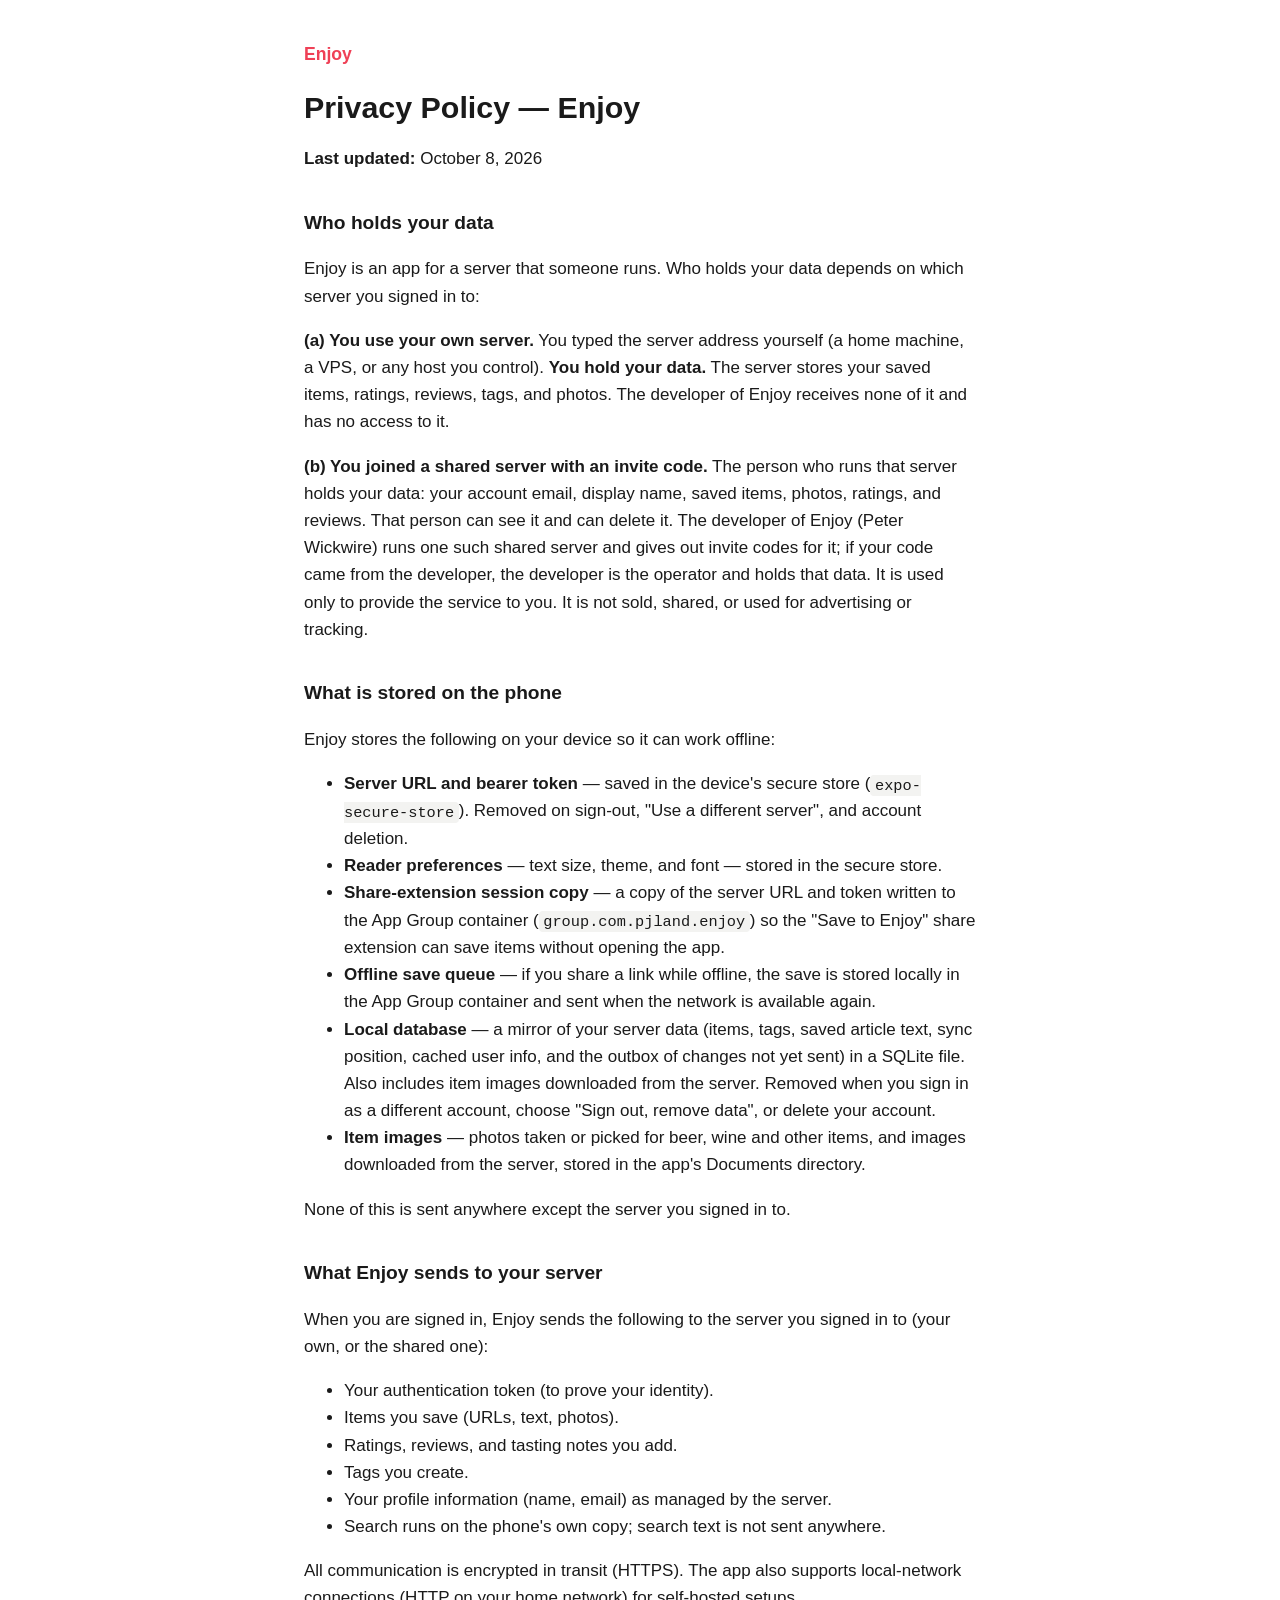
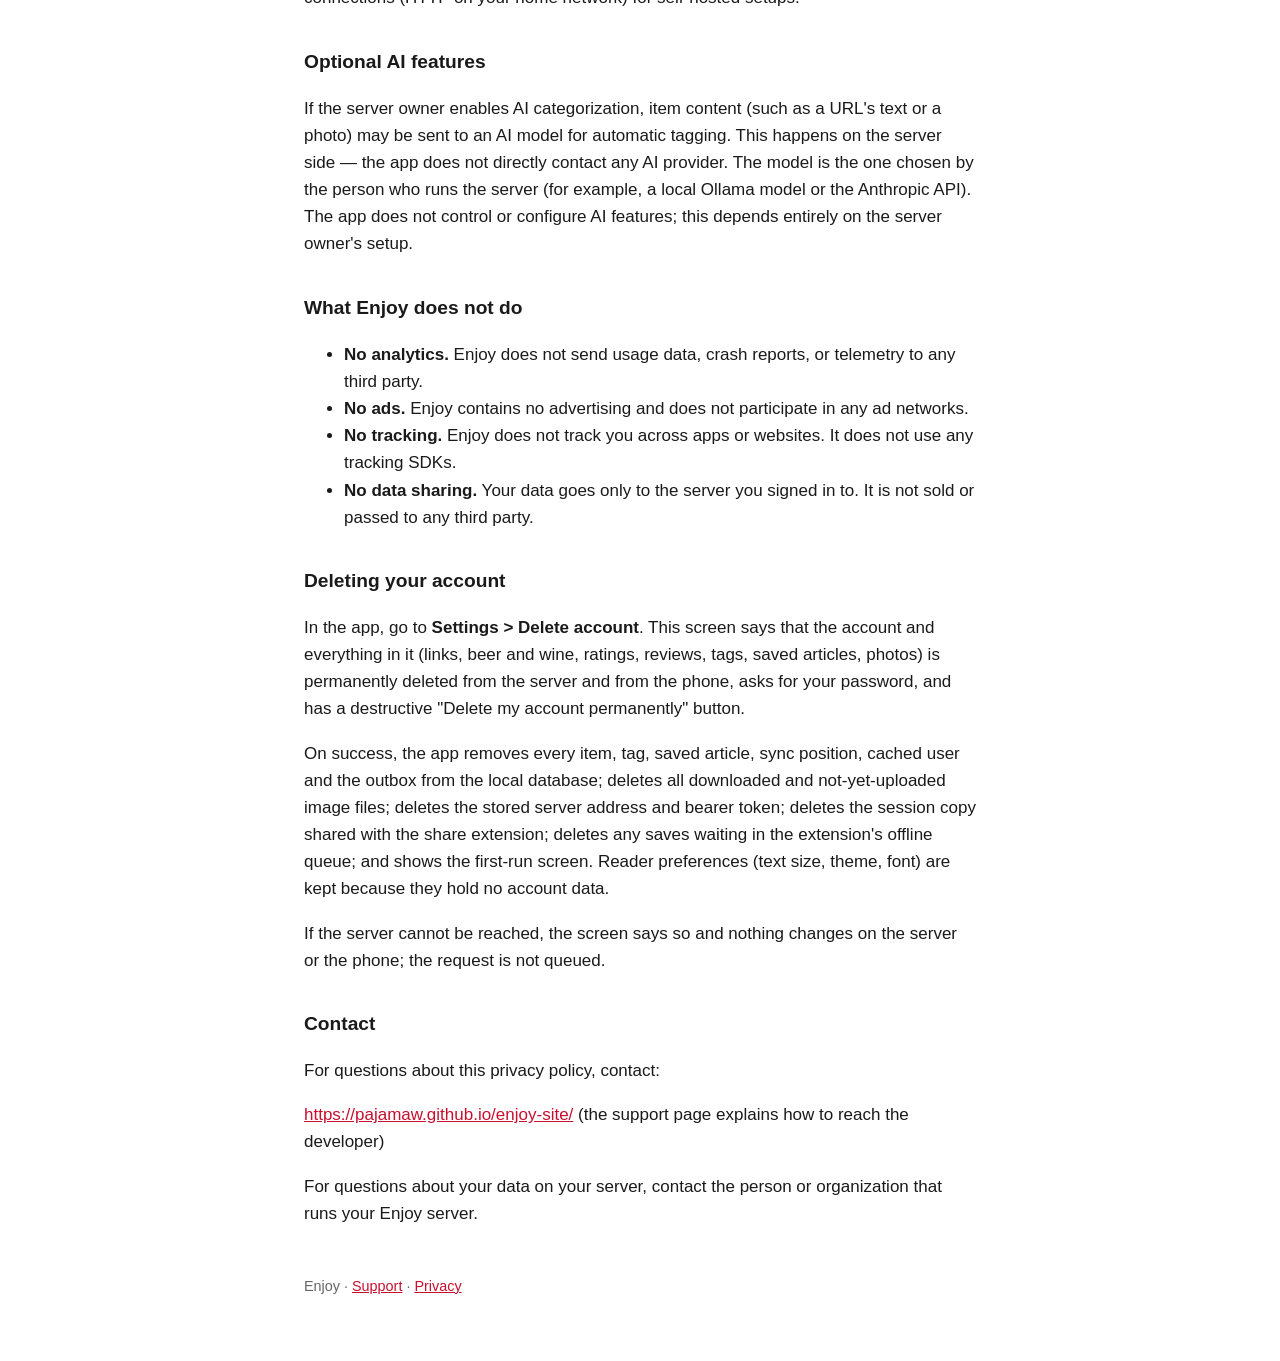
==== privacy.html @ d491ee85 "Enjoy support and privacy pages" ====
<!doctype html><html lang="en"><head><meta charset="utf-8"><meta name="viewport" content="width=device-width,initial-scale=1"><title>Enjoy privacy policy</title><link rel="stylesheet" href="style.css"></head><body><header><a href="./">Enjoy</a></header>
<h1 id="privacy-policy--enjoy">Privacy Policy — Enjoy</h1>
<p><strong>Last updated:</strong> October 8, 2026</p>
<h2 id="who-holds-your-data">Who holds your data</h2>
<p>Enjoy is an app for a server that someone runs. Who holds your data
depends on which server you signed in to:</p>
<p><strong>(a) You use your own server.</strong> You typed the server
address yourself (a home machine, a VPS, or any host you control).
<strong>You hold your data.</strong> The server stores your saved items,
ratings, reviews, tags, and photos. The developer of Enjoy receives none
of it and has no access to it.</p>
<p><strong>(b) You joined a shared server with an invite code.</strong>
The person who runs that server holds your data: your account email,
display name, saved items, photos, ratings, and reviews. That person can
see it and can delete it. The developer of Enjoy (Peter Wickwire) runs
one such shared server and gives out invite codes for it; if your code
came from the developer, the developer is the operator and holds that
data. It is used only to provide the service to you. It is not sold,
shared, or used for advertising or tracking.</p>
<h2 id="what-is-stored-on-the-phone">What is stored on the phone</h2>
<p>Enjoy stores the following on your device so it can work offline:</p>
<ul>
<li><strong>Server URL and bearer token</strong> — saved in the device's
secure store (<code>expo-secure-store</code>). Removed on sign-out, "Use
a different server", and account deletion.</li>
<li><strong>Reader preferences</strong> — text size, theme, and font —
stored in the secure store.</li>
<li><strong>Share-extension session copy</strong> — a copy of the server
URL and token written to the App Group container
(<code>group.com.pjland.enjoy</code>) so the "Save to Enjoy" share
extension can save items without opening the app.</li>
<li><strong>Offline save queue</strong> — if you share a link while
offline, the save is stored locally in the App Group container and sent
when the network is available again.</li>
<li><strong>Local database</strong> — a mirror of your server data
(items, tags, saved article text, sync position, cached user info, and
the outbox of changes not yet sent) in a SQLite file. Also includes item
images downloaded from the server. Removed when you sign in as a
different account, choose "Sign out, remove data", or delete your
account.</li>
<li><strong>Item images</strong> — photos taken or picked for beer, wine
and other items, and images downloaded from the server, stored in the
app's Documents directory.</li>
</ul>
<p>None of this is sent anywhere except the server you signed in to.</p>
<h2 id="what-enjoy-sends-to-your-server">What Enjoy sends to your
server</h2>
<p>When you are signed in, Enjoy sends the following to the server you
signed in to (your own, or the shared one):</p>
<ul>
<li>Your authentication token (to prove your identity).</li>
<li>Items you save (URLs, text, photos).</li>
<li>Ratings, reviews, and tasting notes you add.</li>
<li>Tags you create.</li>
<li>Your profile information (name, email) as managed by the
server.</li>
<li>Search runs on the phone's own copy; search text is not sent
anywhere.</li>
</ul>
<p>All communication is encrypted in transit (HTTPS). The app also
supports local-network connections (HTTP on your home network) for
self-hosted setups.</p>
<h2 id="optional-ai-features">Optional AI features</h2>
<p>If the server owner enables AI categorization, item content (such as
a URL's text or a photo) may be sent to an AI model for automatic
tagging. This happens on the server side — the app does not directly
contact any AI provider. The model is the one chosen by the person who
runs the server (for example, a local Ollama model or the Anthropic
API). The app does not control or configure AI features; this depends
entirely on the server owner's setup.</p>
<h2 id="what-enjoy-does-not-do">What Enjoy does not do</h2>
<ul>
<li><strong>No analytics.</strong> Enjoy does not send usage data, crash
reports, or telemetry to any third party.</li>
<li><strong>No ads.</strong> Enjoy contains no advertising and does not
participate in any ad networks.</li>
<li><strong>No tracking.</strong> Enjoy does not track you across apps
or websites. It does not use any tracking SDKs.</li>
<li><strong>No data sharing.</strong> Your data goes only to the server
you signed in to. It is not sold or passed to any third party.</li>
</ul>
<h2 id="deleting-your-account">Deleting your account</h2>
<p>In the app, go to <strong>Settings &gt; Delete account</strong>. This
screen says that the account and everything in it (links, beer and wine,
ratings, reviews, tags, saved articles, photos) is permanently deleted
from the server and from the phone, asks for your password, and has a
destructive "Delete my account permanently" button.</p>
<p>On success, the app removes every item, tag, saved article, sync
position, cached user and the outbox from the local database; deletes
all downloaded and not-yet-uploaded image files; deletes the stored
server address and bearer token; deletes the session copy shared with
the share extension; deletes any saves waiting in the extension's
offline queue; and shows the first-run screen. Reader preferences (text
size, theme, font) are kept because they hold no account data.</p>
<p>If the server cannot be reached, the screen says so and nothing
changes on the server or the phone; the request is not queued.</p>
<h2 id="contact">Contact</h2>
<p>For questions about this privacy policy, contact:</p>
<p><a
href="https://pajamaw.github.io/enjoy-site/">https://pajamaw.github.io/enjoy-site/</a>
(the support page explains how to reach the developer)</p>
<p>For questions about your data on your server, contact the person or
organization that runs your Enjoy server.</p>
<footer>Enjoy · <a href="./">Support</a> · <a href="privacy.html">Privacy</a></footer></body></html>
---- style.css ----
:root{color-scheme:light dark}
body{font:17px/1.6 -apple-system,BlinkMacSystemFont,"Segoe UI",sans-serif;max-width:42rem;margin:0 auto;padding:2.5rem 1.25rem 4rem;color:#1a1a1a;background:#fff}
h1{font-size:1.9rem;line-height:1.2}h2{font-size:1.2rem;margin-top:2.2rem}
a{color:#c8102e}code{font-size:.9em;background:#f3f3f1;padding:.1em .3em;border-radius:4px}
header a{font-weight:700;text-decoration:none;color:#ef4056;font-size:1.1rem}
footer{margin-top:3rem;font-size:.9rem;color:#666}
@media(prefers-color-scheme:dark){body{background:#1a1a1a;color:#f2f2f2}a{color:#ff6b7d}code{background:#2a2a2a}footer{color:#aaa}}
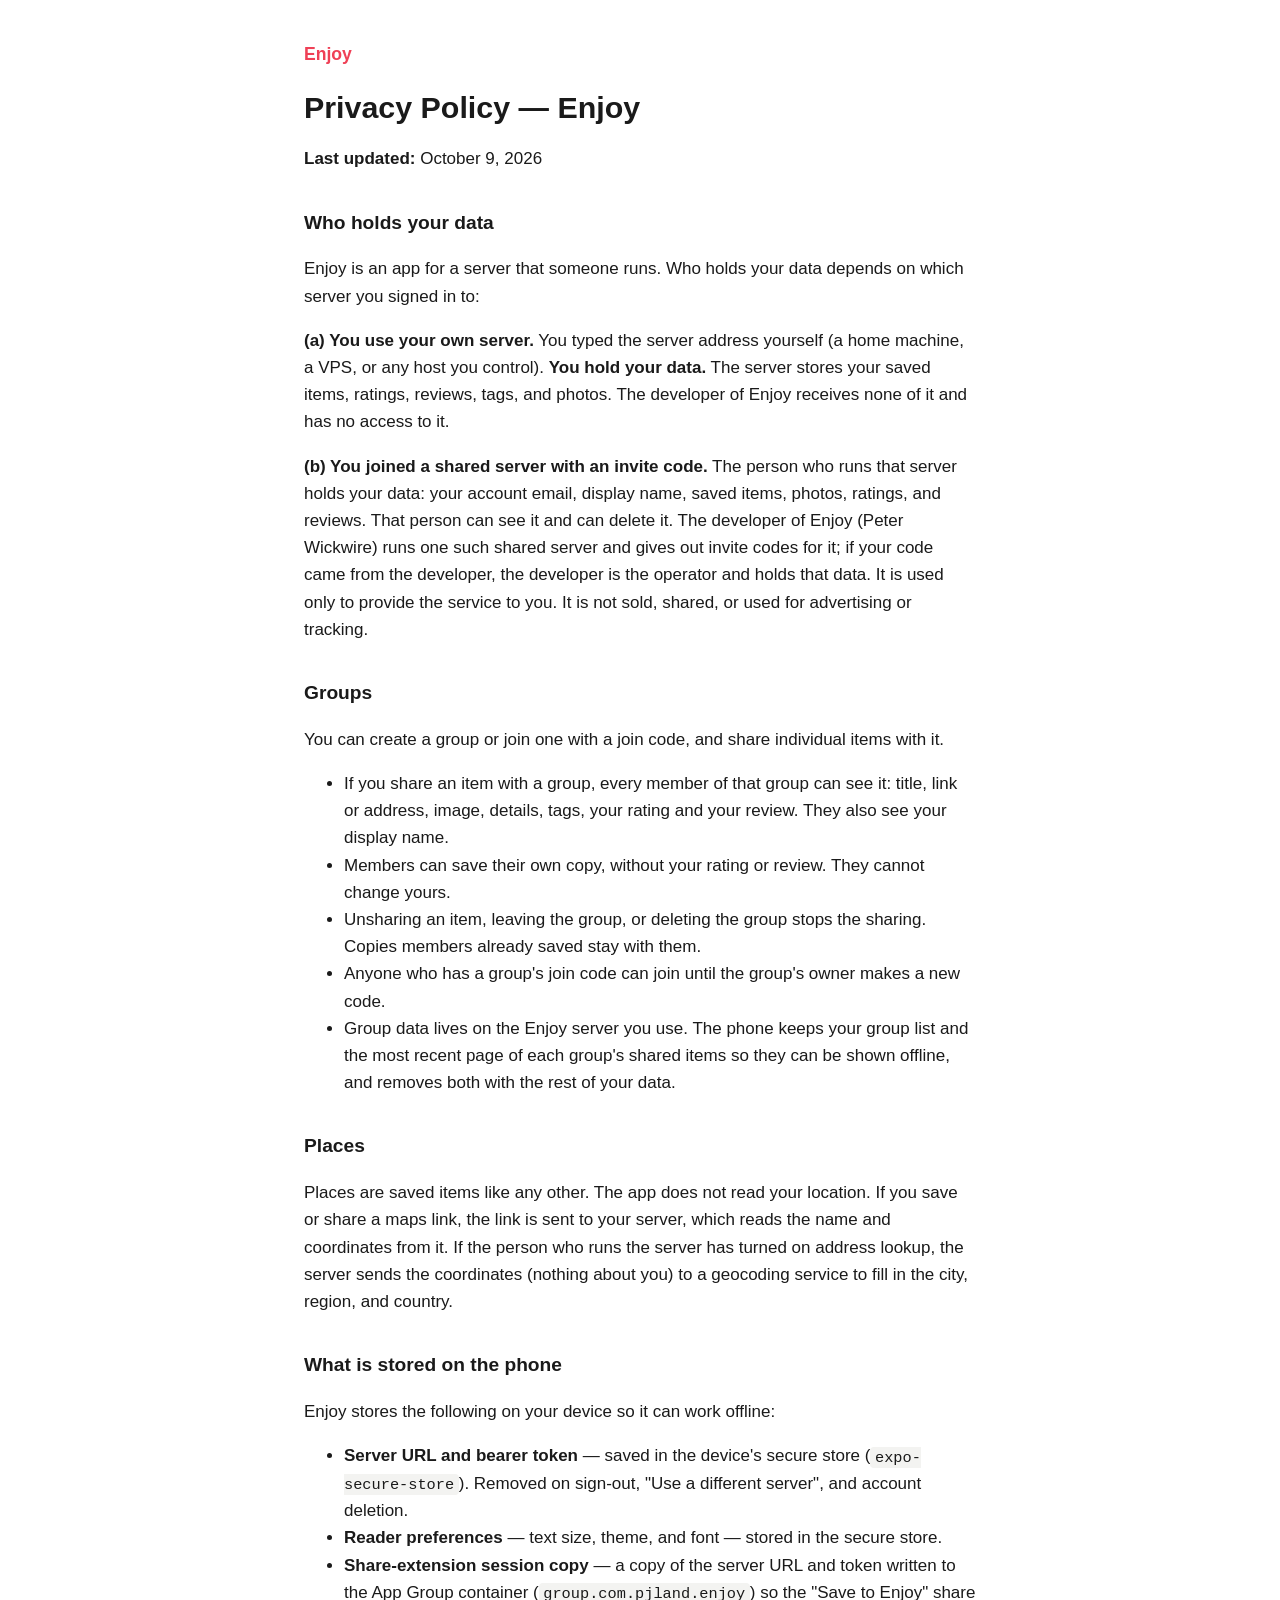
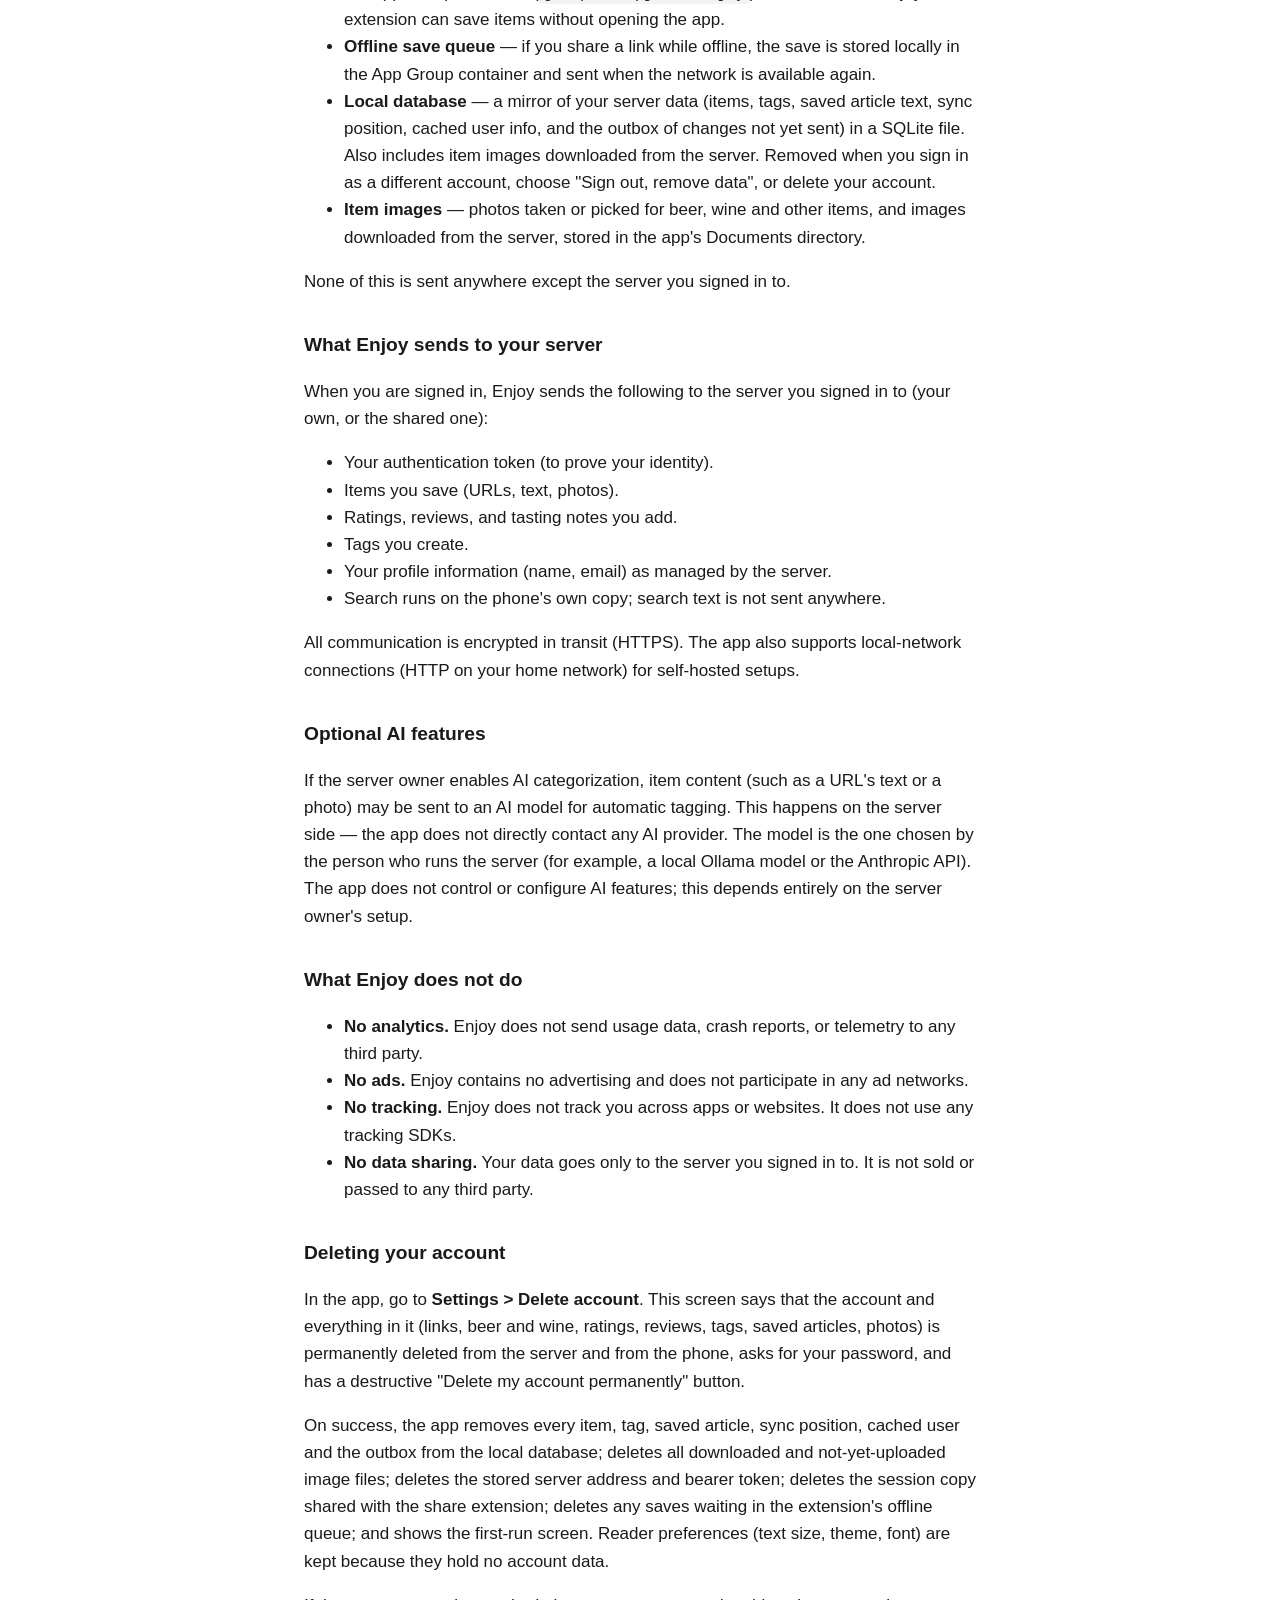
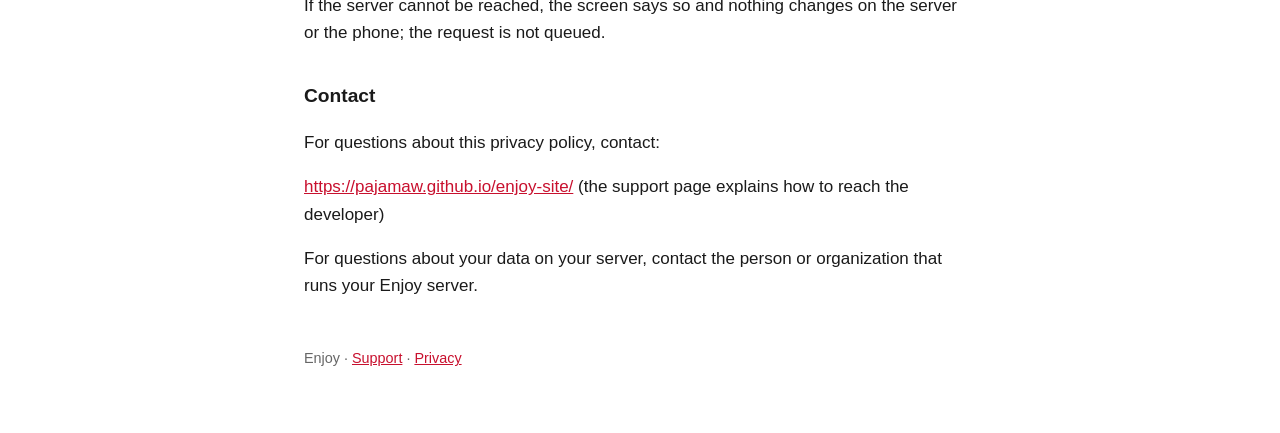
==== commit 2d62ea2f: "Privacy policy: groups and places" ====
--- a/privacy.html
+++ b/privacy.html
@@ -1,6 +1,6 @@
 <!doctype html><html lang="en"><head><meta charset="utf-8"><meta name="viewport" content="width=device-width,initial-scale=1"><title>Enjoy privacy policy</title><link rel="stylesheet" href="style.css"></head><body><header><a href="./">Enjoy</a></header>
 <h1 id="privacy-policy--enjoy">Privacy Policy — Enjoy</h1>
-<p><strong>Last updated:</strong> October 8, 2026</p>
+<p><strong>Last updated:</strong> October 9, 2026</p>
 <h2 id="who-holds-your-data">Who holds your data</h2>
 <p>Enjoy is an app for a server that someone runs. Who holds your data
 depends on which server you signed in to:</p>
@@ -17,6 +17,30 @@
 came from the developer, the developer is the operator and holds that
 data. It is used only to provide the service to you. It is not sold,
 shared, or used for advertising or tracking.</p>
+<h2 id="groups">Groups</h2>
+<p>You can create a group or join one with a join code, and share
+individual items with it.</p>
+<ul>
+<li>If you share an item with a group, every member of that group can
+see it: title, link or address, image, details, tags, your rating and
+your review. They also see your display name.</li>
+<li>Members can save their own copy, without your rating or review. They
+cannot change yours.</li>
+<li>Unsharing an item, leaving the group, or deleting the group stops
+the sharing. Copies members already saved stay with them.</li>
+<li>Anyone who has a group's join code can join until the group's owner
+makes a new code.</li>
+<li>Group data lives on the Enjoy server you use. The phone keeps your
+group list and the most recent page of each group's shared items so they
+can be shown offline, and removes both with the rest of your data.</li>
+</ul>
+<h2 id="places">Places</h2>
+<p>Places are saved items like any other. The app does not read your
+location. If you save or share a maps link, the link is sent to your
+server, which reads the name and coordinates from it. If the person who
+runs the server has turned on address lookup, the server sends the
+coordinates (nothing about you) to a geocoding service to fill in the
+city, region, and country.</p>
 <h2 id="what-is-stored-on-the-phone">What is stored on the phone</h2>
 <p>Enjoy stores the following on your device so it can work offline:</p>
 <ul>
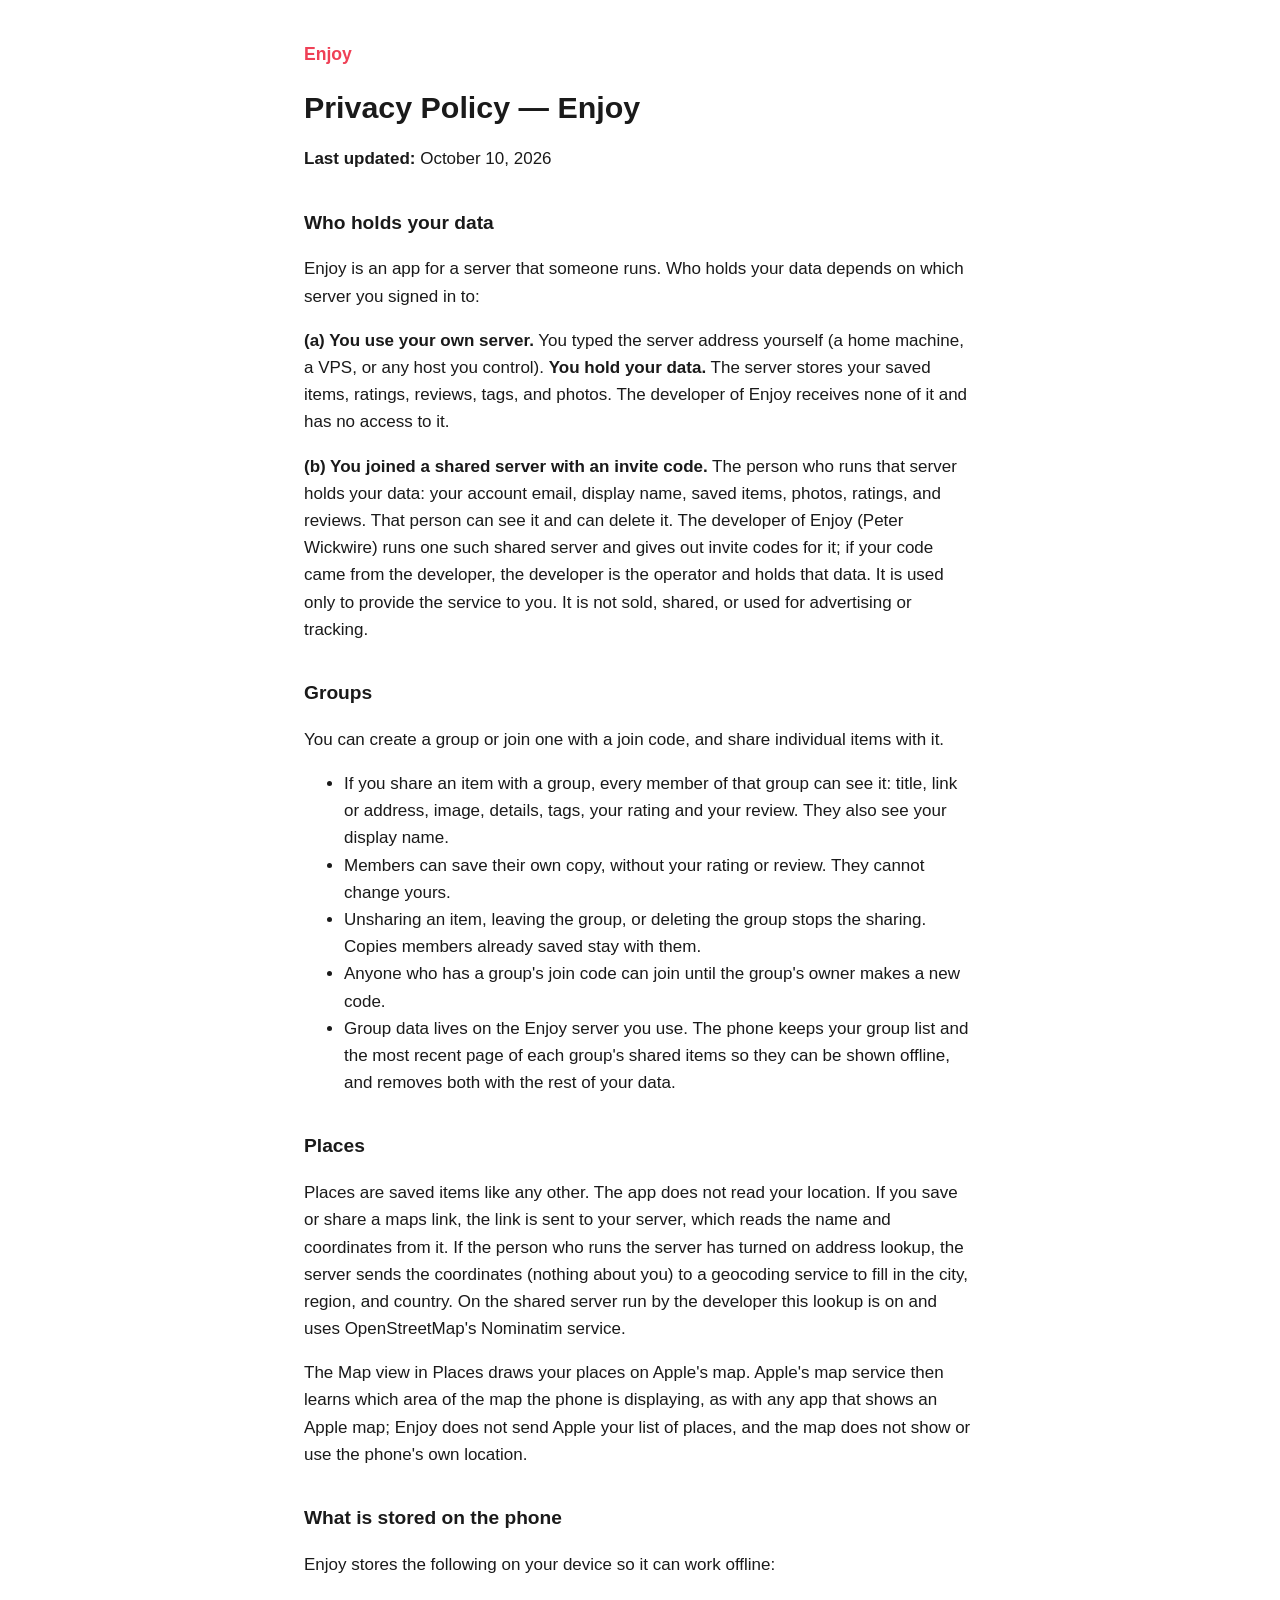
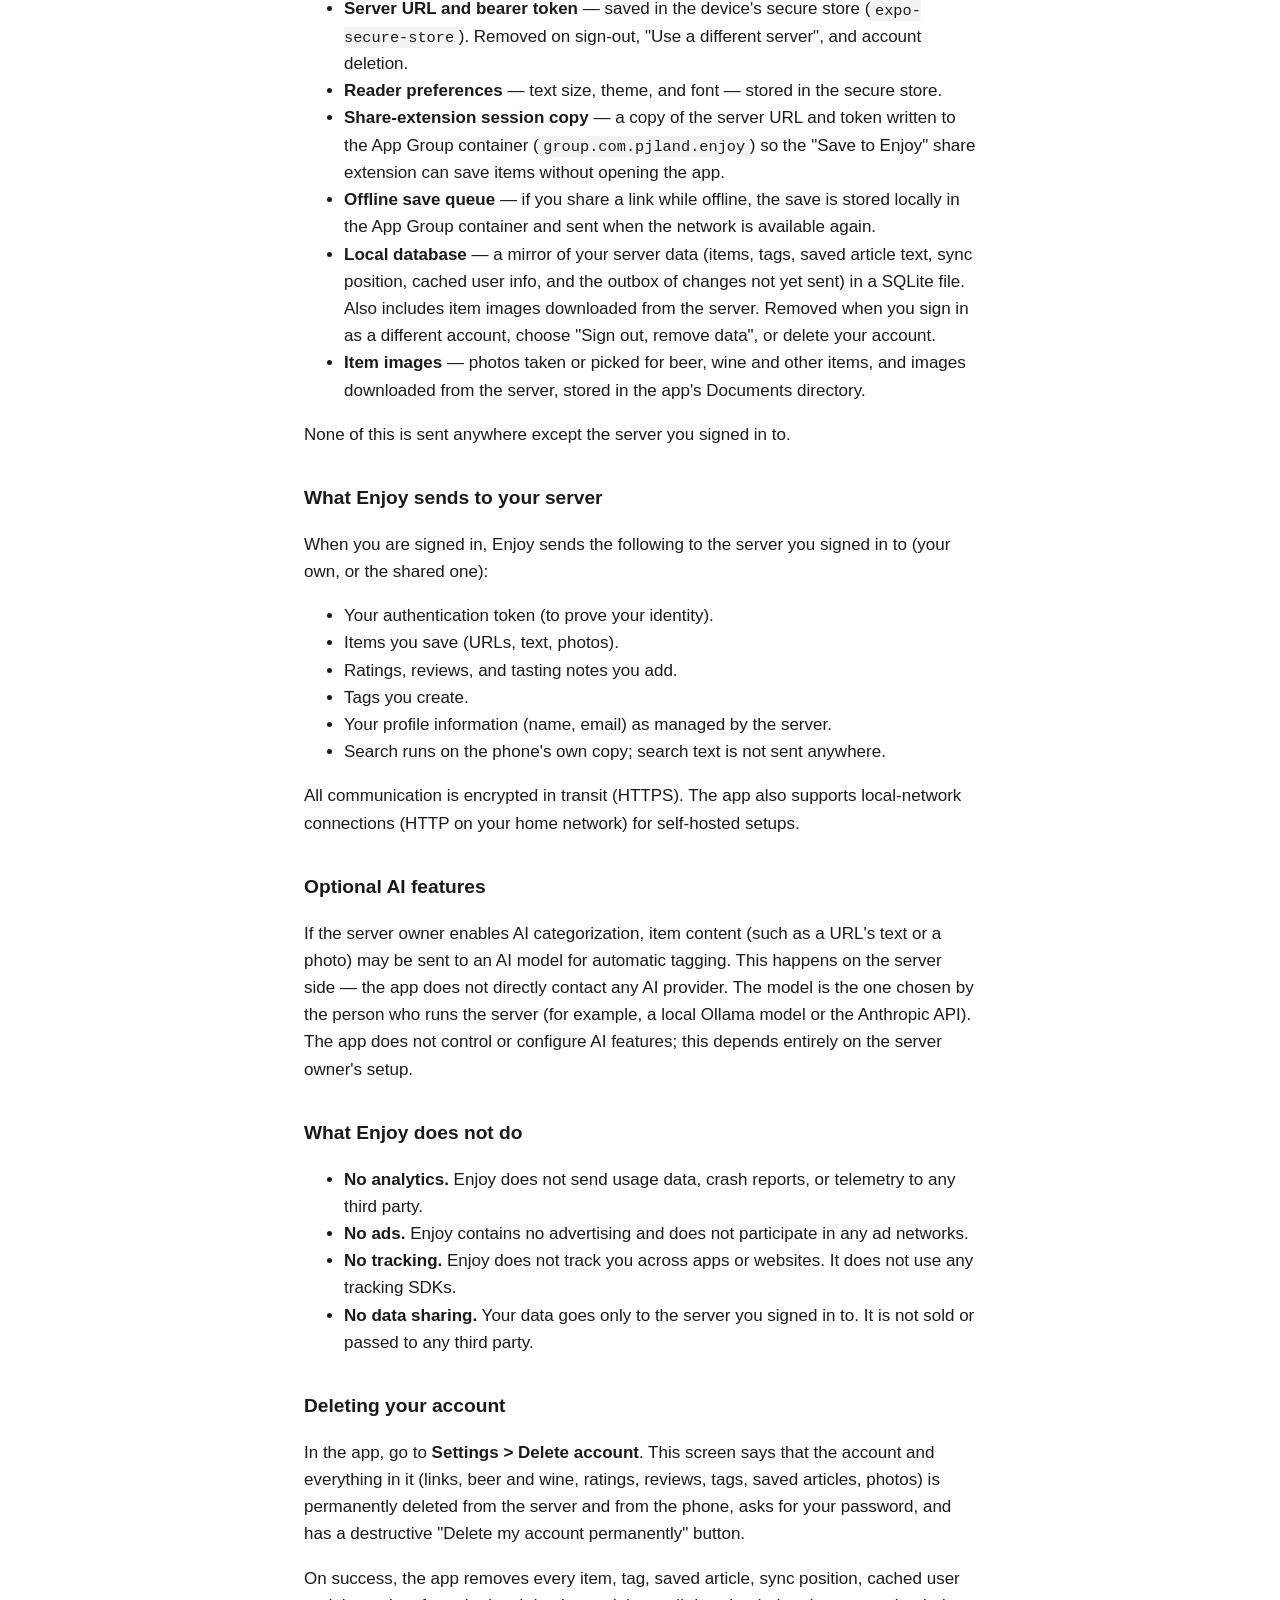
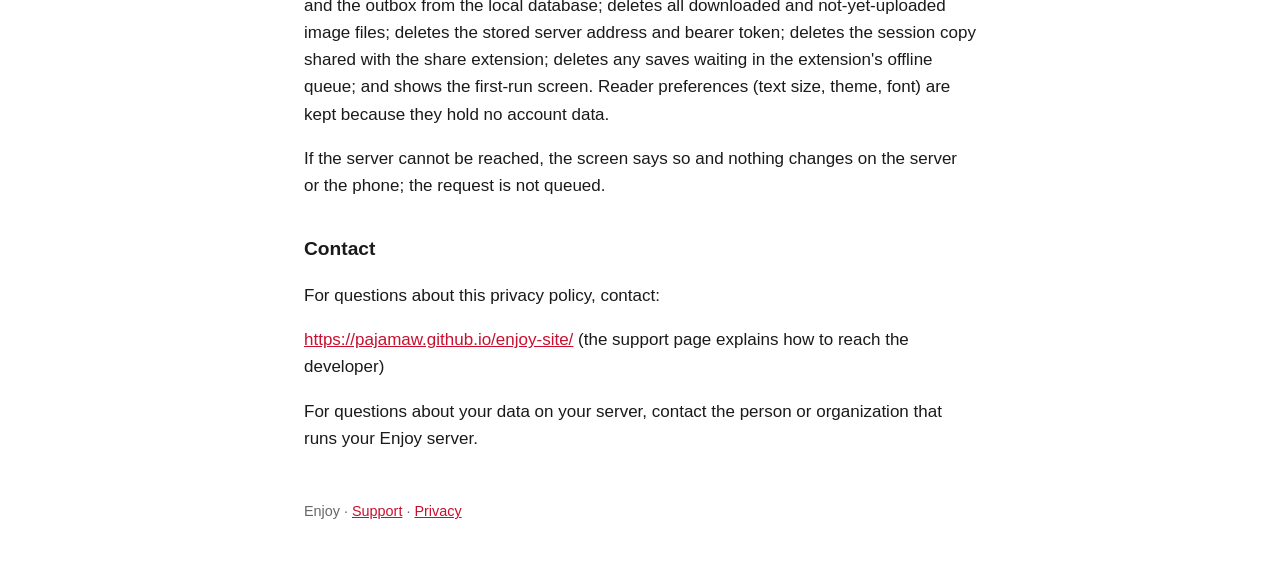
==== commit be9ce7f5: "Privacy policy: address lookup and map view" ====
--- a/privacy.html
+++ b/privacy.html
@@ -1,6 +1,6 @@
 <!doctype html><html lang="en"><head><meta charset="utf-8"><meta name="viewport" content="width=device-width,initial-scale=1"><title>Enjoy privacy policy</title><link rel="stylesheet" href="style.css"></head><body><header><a href="./">Enjoy</a></header>
 <h1 id="privacy-policy--enjoy">Privacy Policy — Enjoy</h1>
-<p><strong>Last updated:</strong> October 9, 2026</p>
+<p><strong>Last updated:</strong> October 10, 2026</p>
 <h2 id="who-holds-your-data">Who holds your data</h2>
 <p>Enjoy is an app for a server that someone runs. Who holds your data
 depends on which server you signed in to:</p>
@@ -40,7 +40,13 @@
 server, which reads the name and coordinates from it. If the person who
 runs the server has turned on address lookup, the server sends the
 coordinates (nothing about you) to a geocoding service to fill in the
-city, region, and country.</p>
+city, region, and country. On the shared server run by the developer
+this lookup is on and uses OpenStreetMap's Nominatim service.</p>
+<p>The Map view in Places draws your places on Apple's map. Apple's map
+service then learns which area of the map the phone is displaying, as
+with any app that shows an Apple map; Enjoy does not send Apple your
+list of places, and the map does not show or use the phone's own
+location.</p>
 <h2 id="what-is-stored-on-the-phone">What is stored on the phone</h2>
 <p>Enjoy stores the following on your device so it can work offline:</p>
 <ul>
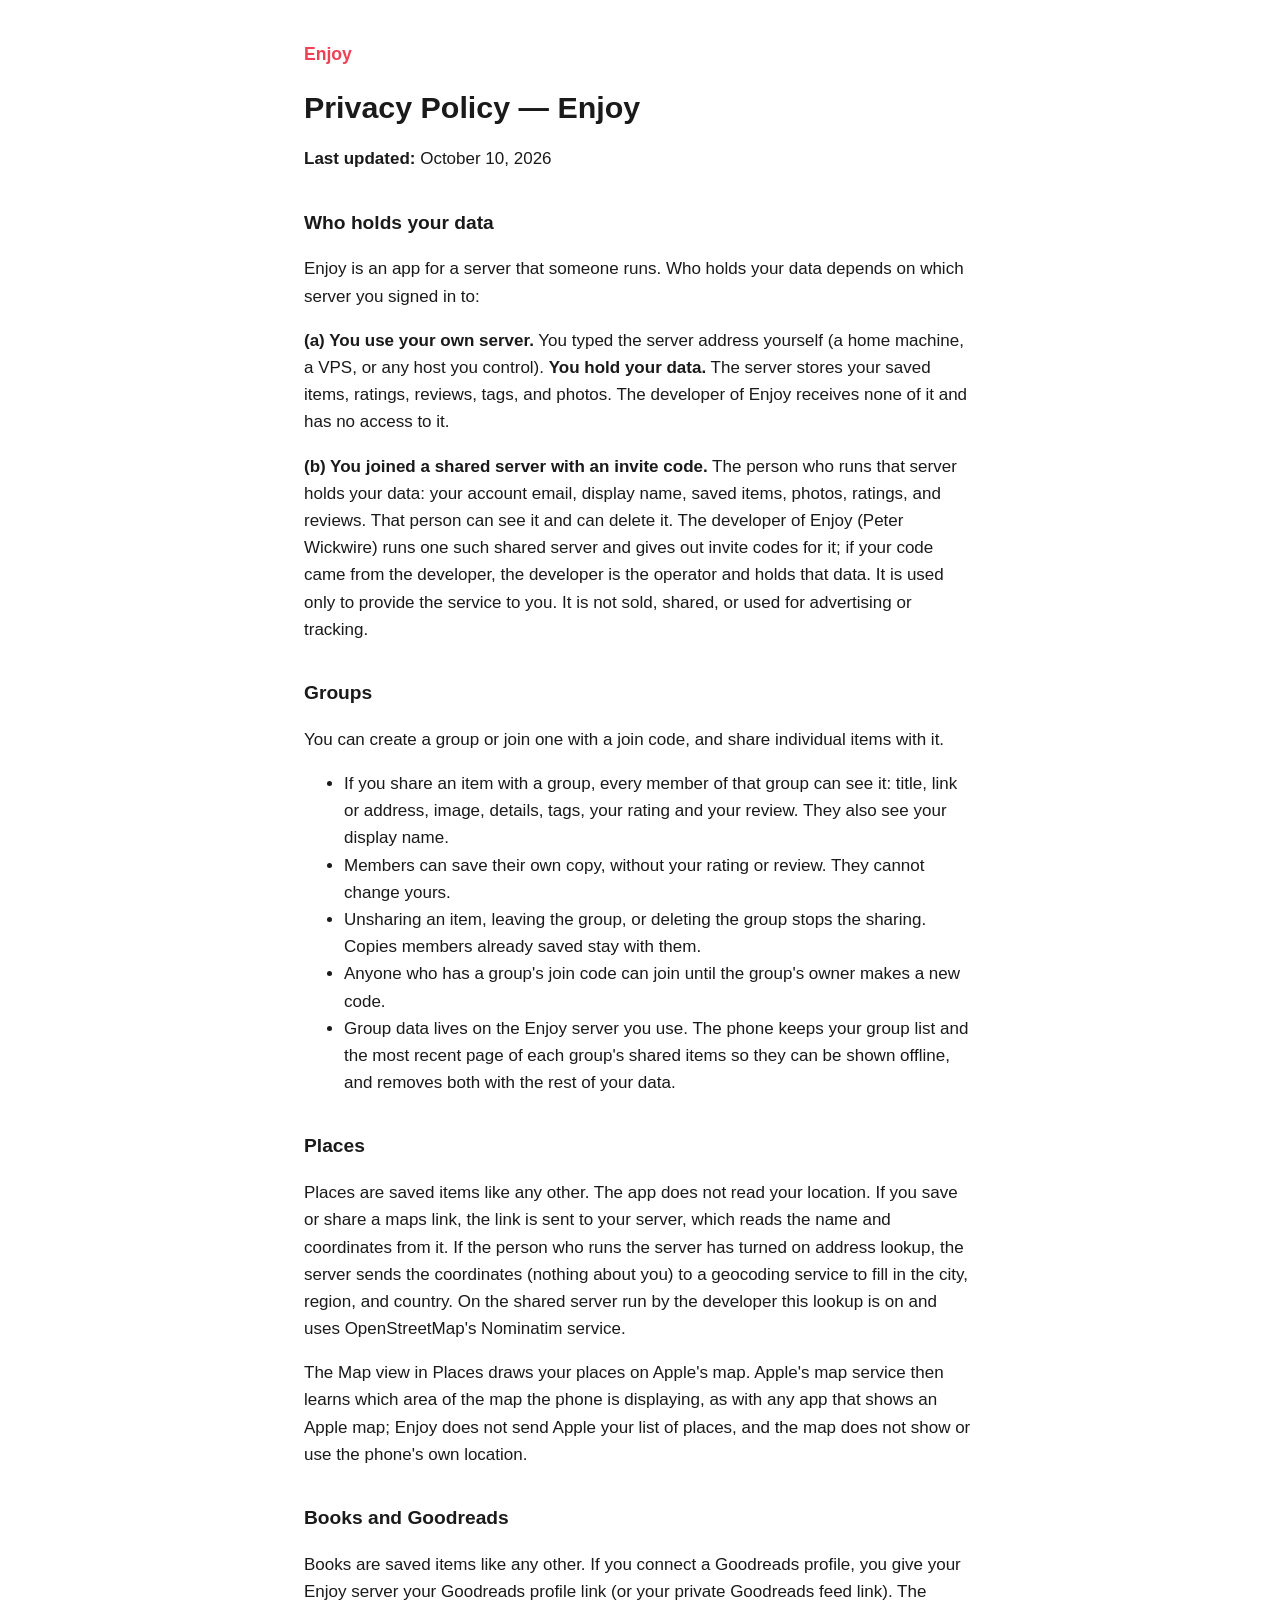
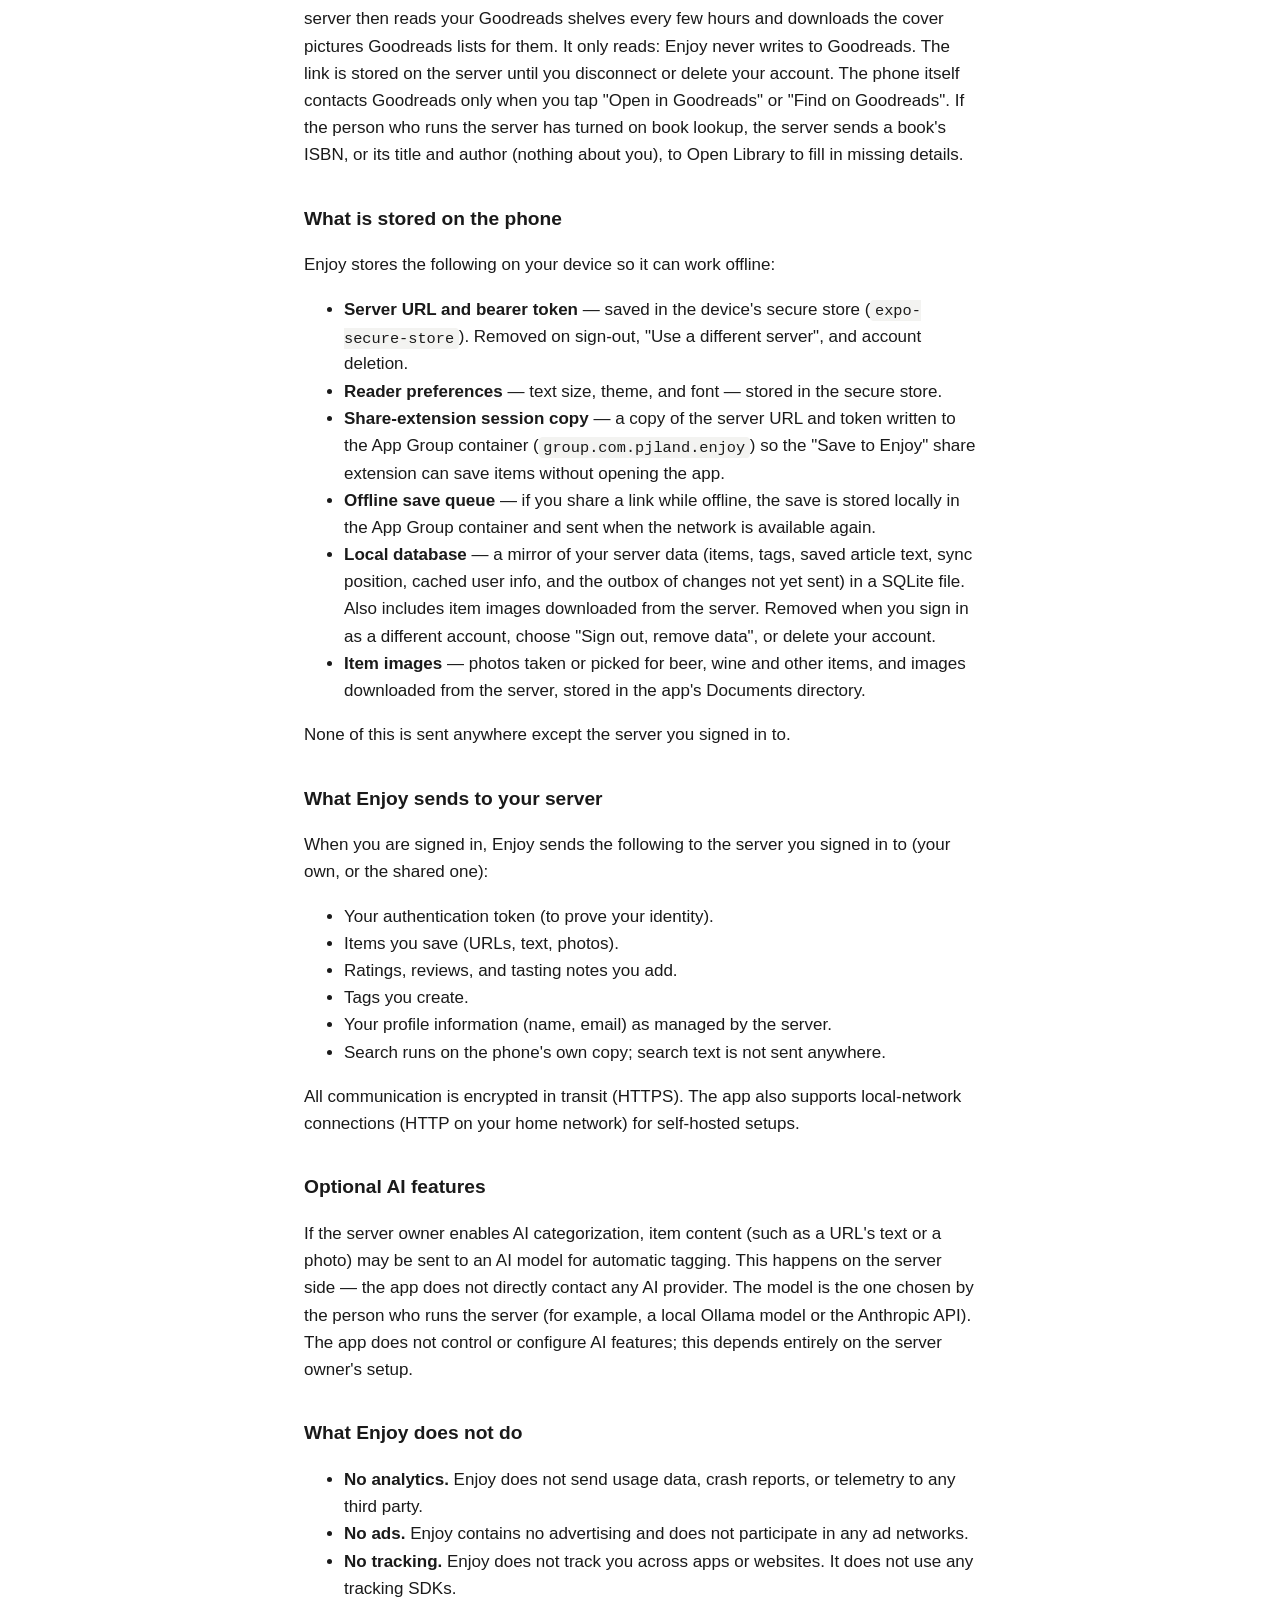
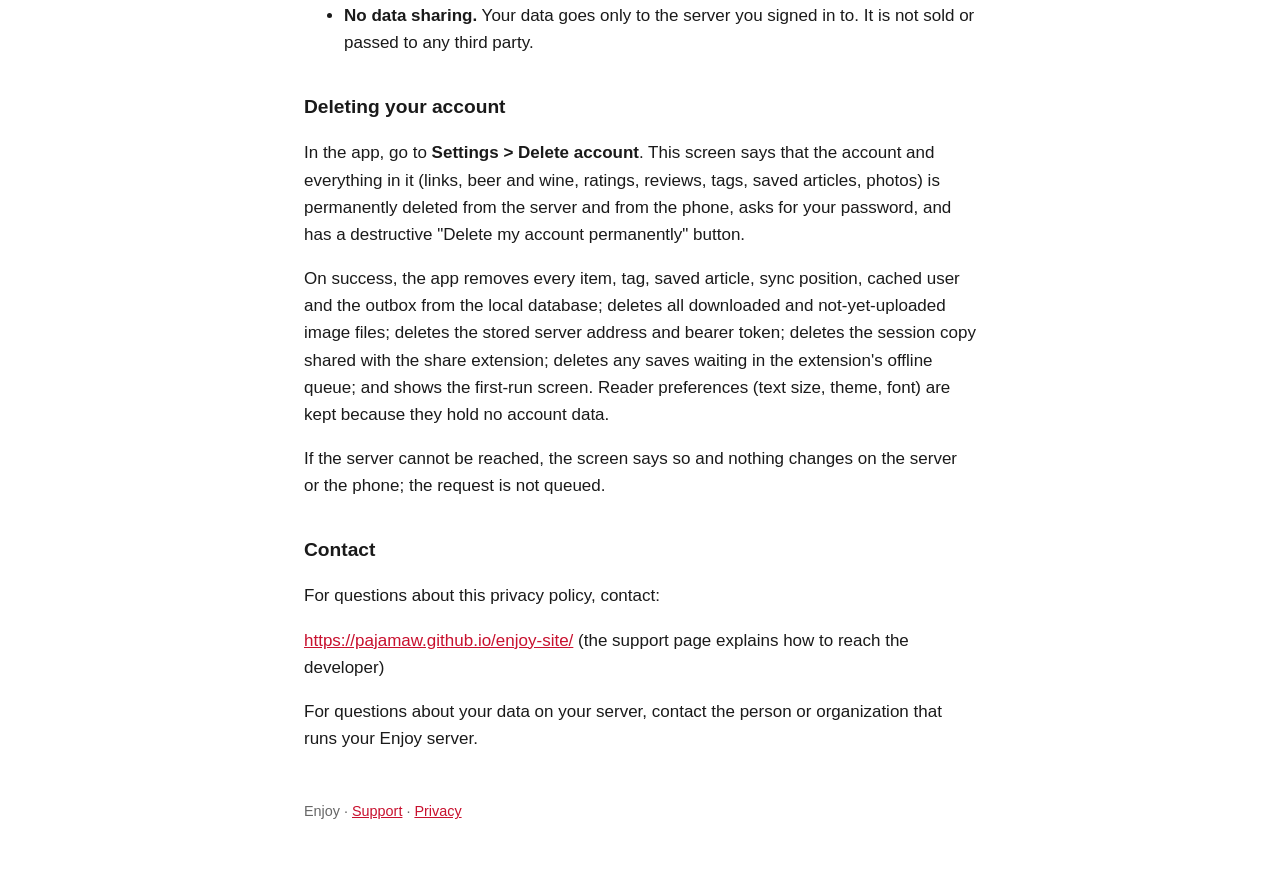
==== commit a9bfc4da: "Privacy policy: books and Goodreads" ====
--- a/privacy.html
+++ b/privacy.html
@@ -47,6 +47,17 @@
 with any app that shows an Apple map; Enjoy does not send Apple your
 list of places, and the map does not show or use the phone's own
 location.</p>
+<h2 id="books-and-goodreads">Books and Goodreads</h2>
+<p>Books are saved items like any other. If you connect a Goodreads
+profile, you give your Enjoy server your Goodreads profile link (or your
+private Goodreads feed link). The server then reads your Goodreads
+shelves every few hours and downloads the cover pictures Goodreads lists
+for them. It only reads: Enjoy never writes to Goodreads. The link is
+stored on the server until you disconnect or delete your account. The
+phone itself contacts Goodreads only when you tap "Open in Goodreads" or
+"Find on Goodreads". If the person who runs the server has turned on
+book lookup, the server sends a book's ISBN, or its title and author
+(nothing about you), to Open Library to fill in missing details.</p>
 <h2 id="what-is-stored-on-the-phone">What is stored on the phone</h2>
 <p>Enjoy stores the following on your device so it can work offline:</p>
 <ul>
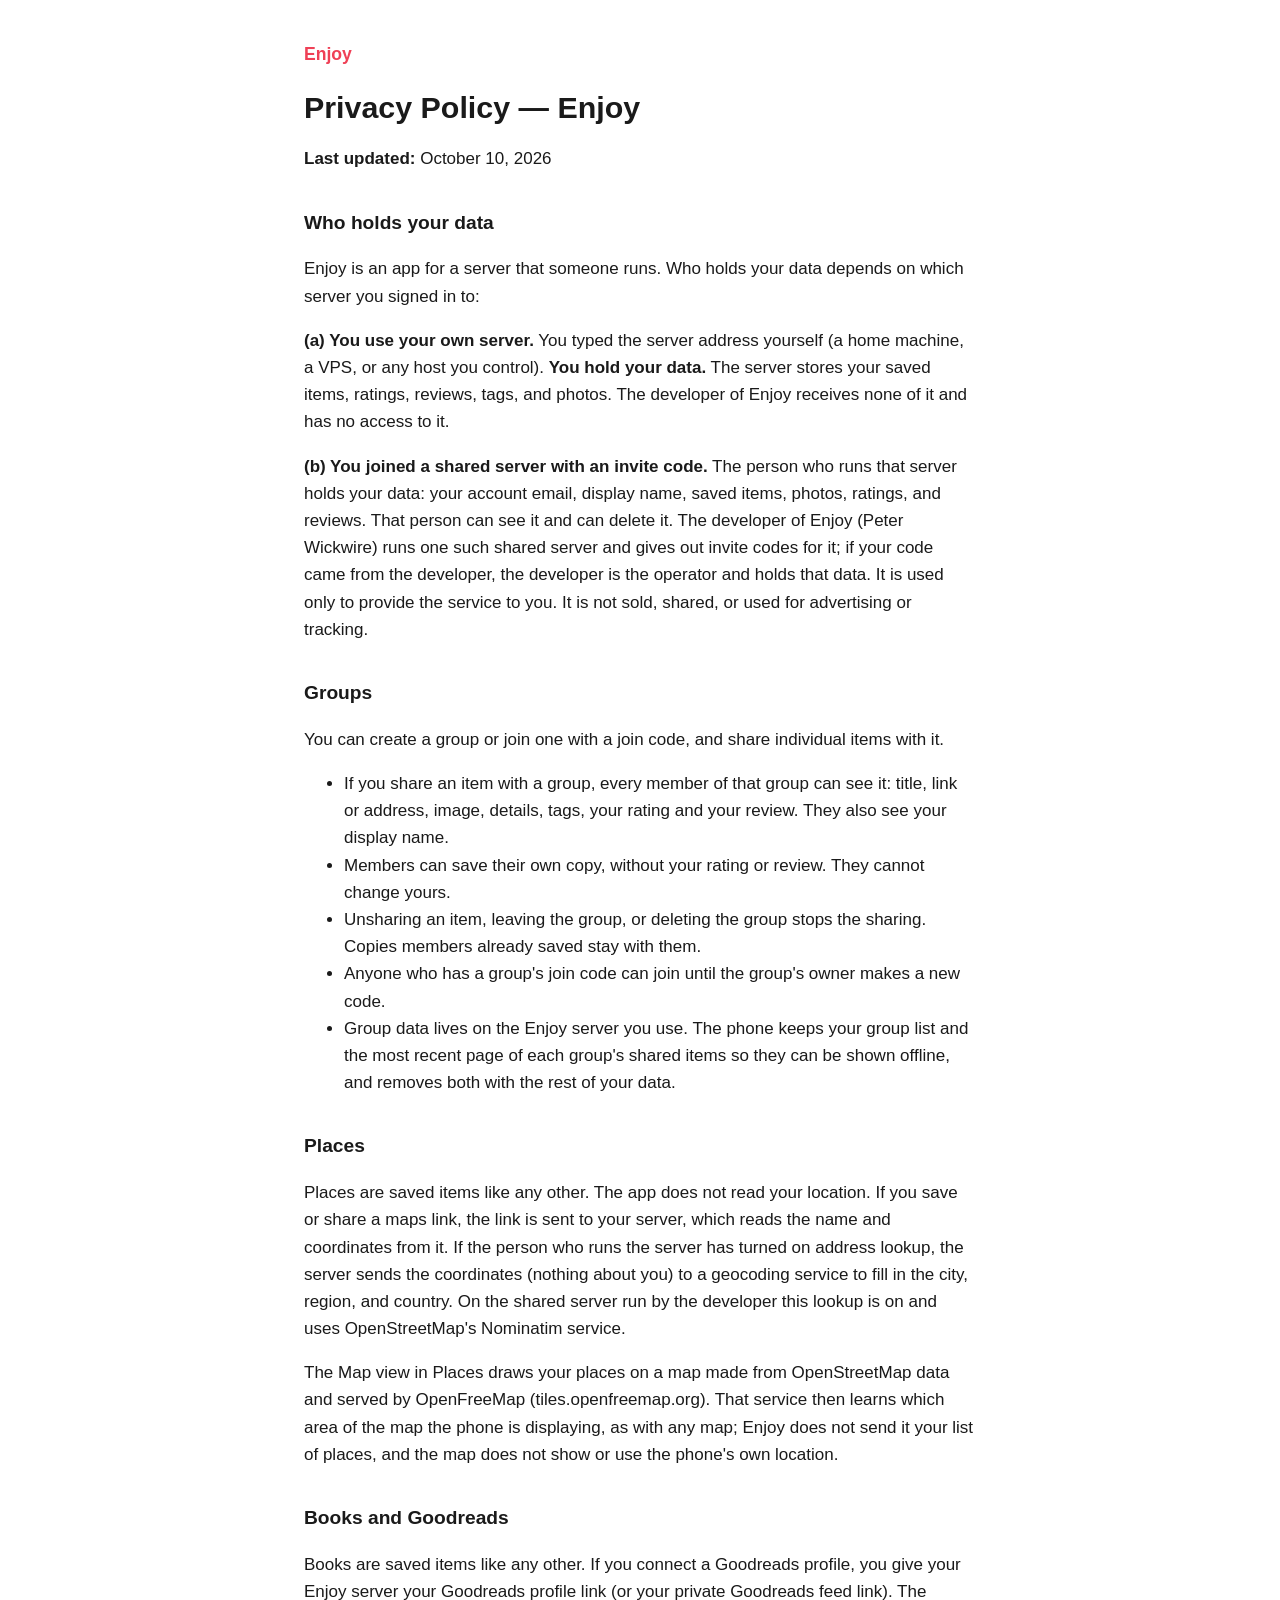
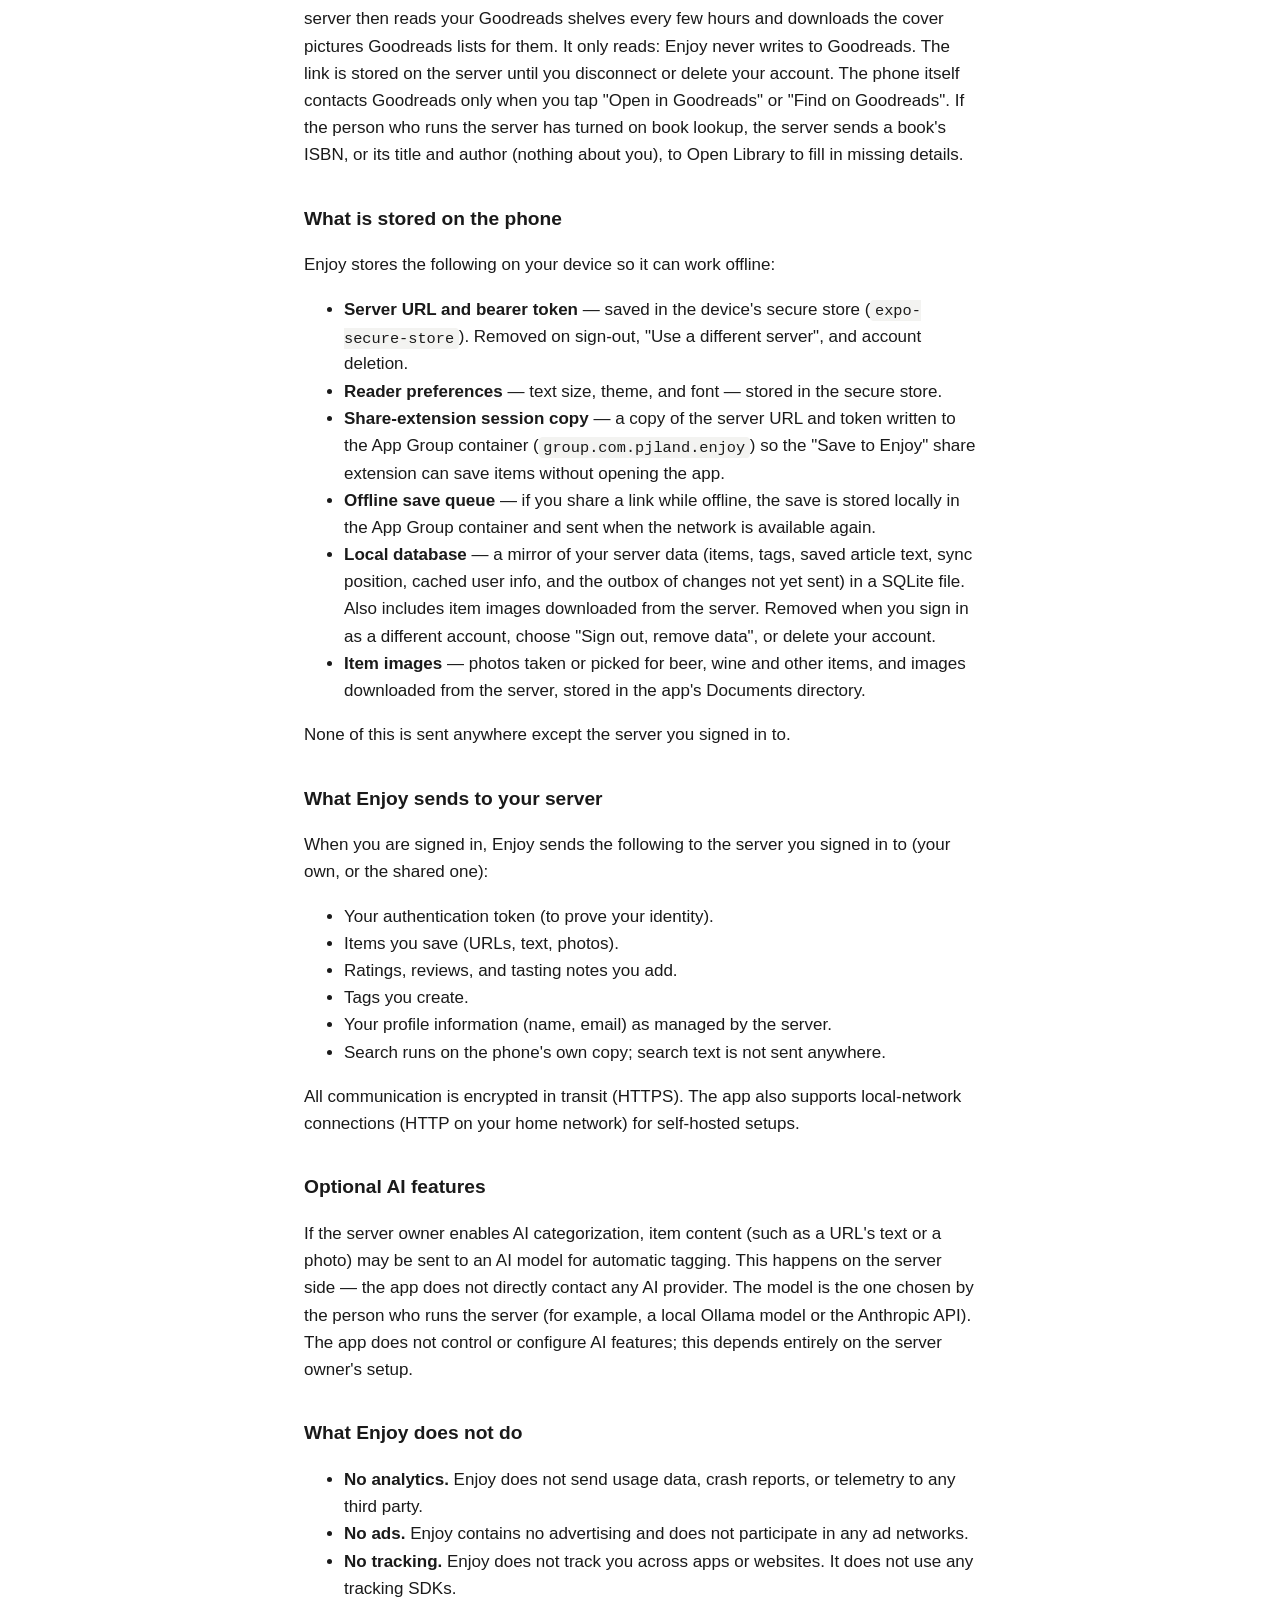
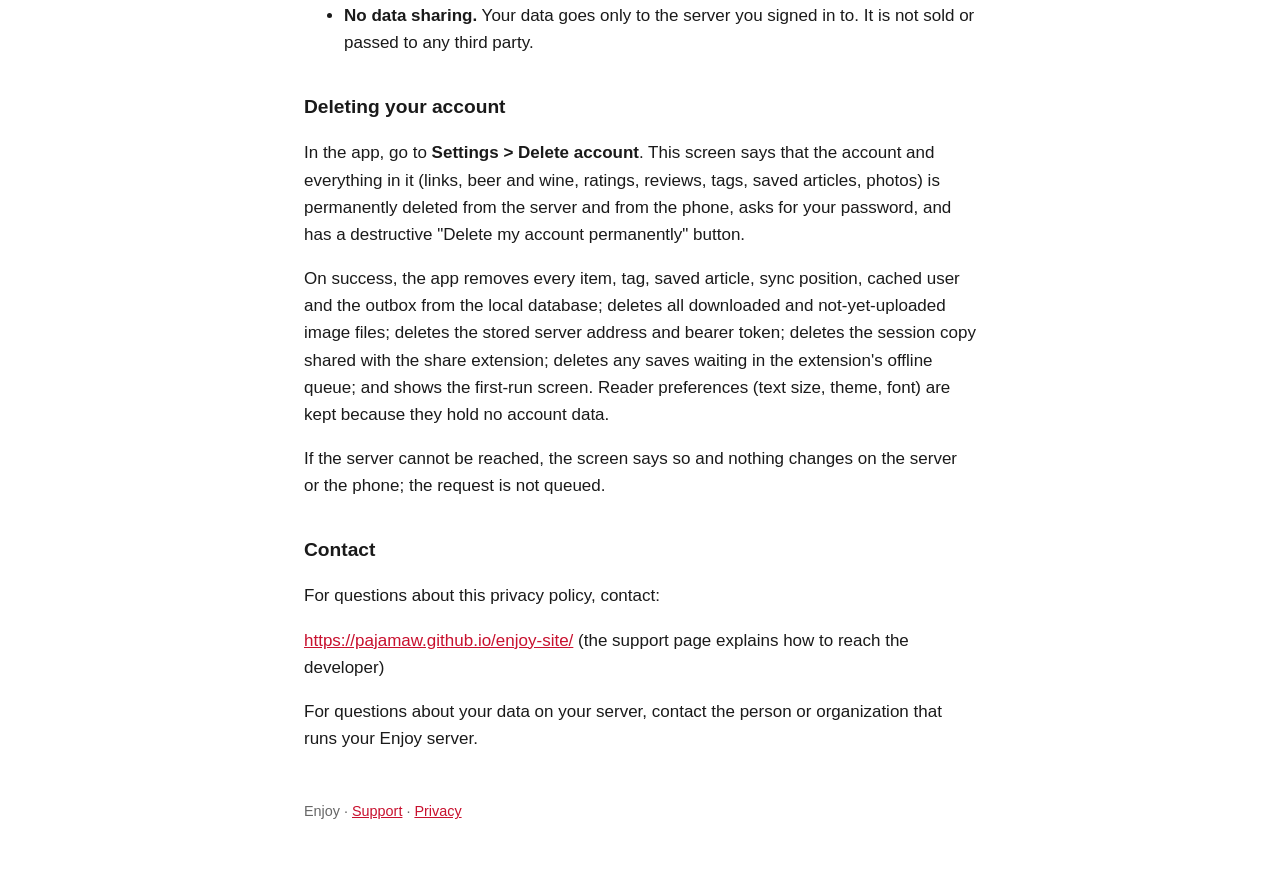
==== commit 5ae66d35: "Privacy policy: map provider" ====
--- a/privacy.html
+++ b/privacy.html
@@ -42,11 +42,11 @@
 coordinates (nothing about you) to a geocoding service to fill in the
 city, region, and country. On the shared server run by the developer
 this lookup is on and uses OpenStreetMap's Nominatim service.</p>
-<p>The Map view in Places draws your places on Apple's map. Apple's map
-service then learns which area of the map the phone is displaying, as
-with any app that shows an Apple map; Enjoy does not send Apple your
-list of places, and the map does not show or use the phone's own
-location.</p>
+<p>The Map view in Places draws your places on a map made from
+OpenStreetMap data and served by OpenFreeMap (tiles.openfreemap.org).
+That service then learns which area of the map the phone is displaying,
+as with any map; Enjoy does not send it your list of places, and the map
+does not show or use the phone's own location.</p>
 <h2 id="books-and-goodreads">Books and Goodreads</h2>
 <p>Books are saved items like any other. If you connect a Goodreads
 profile, you give your Enjoy server your Goodreads profile link (or your
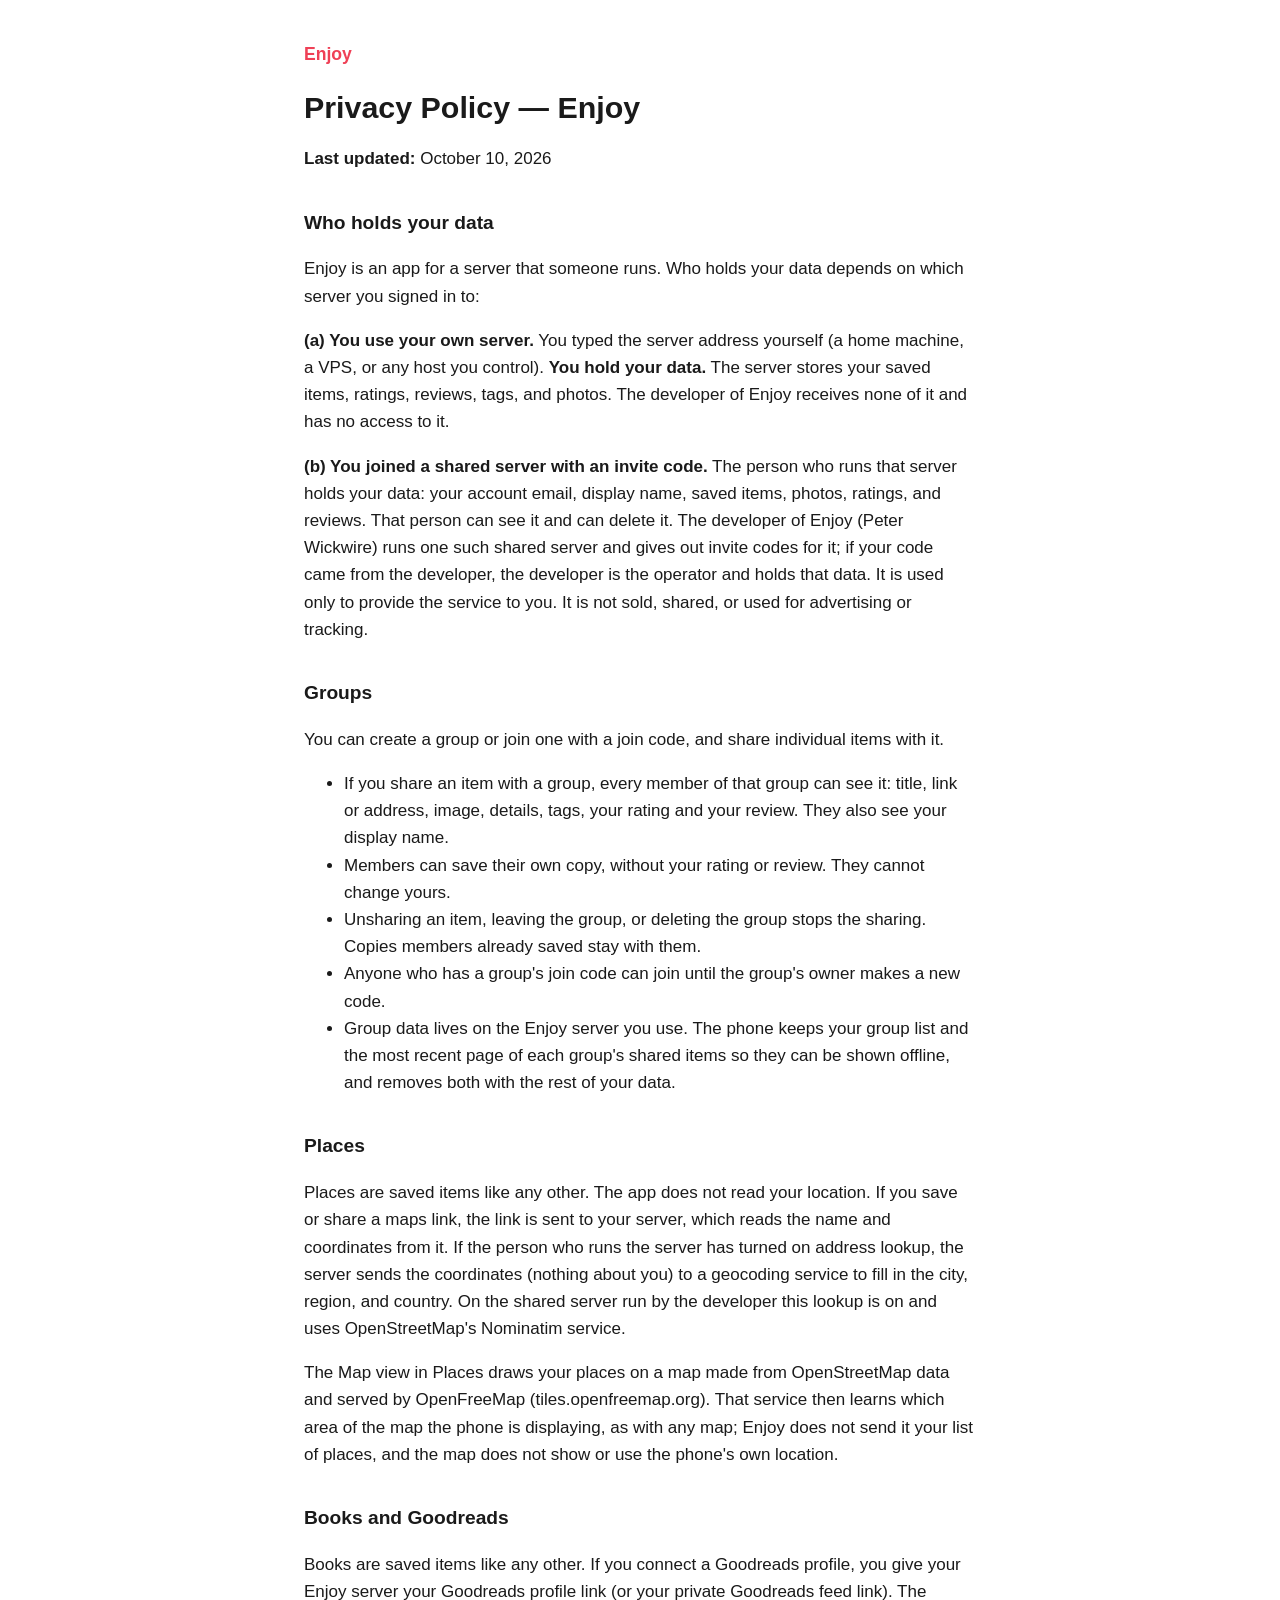
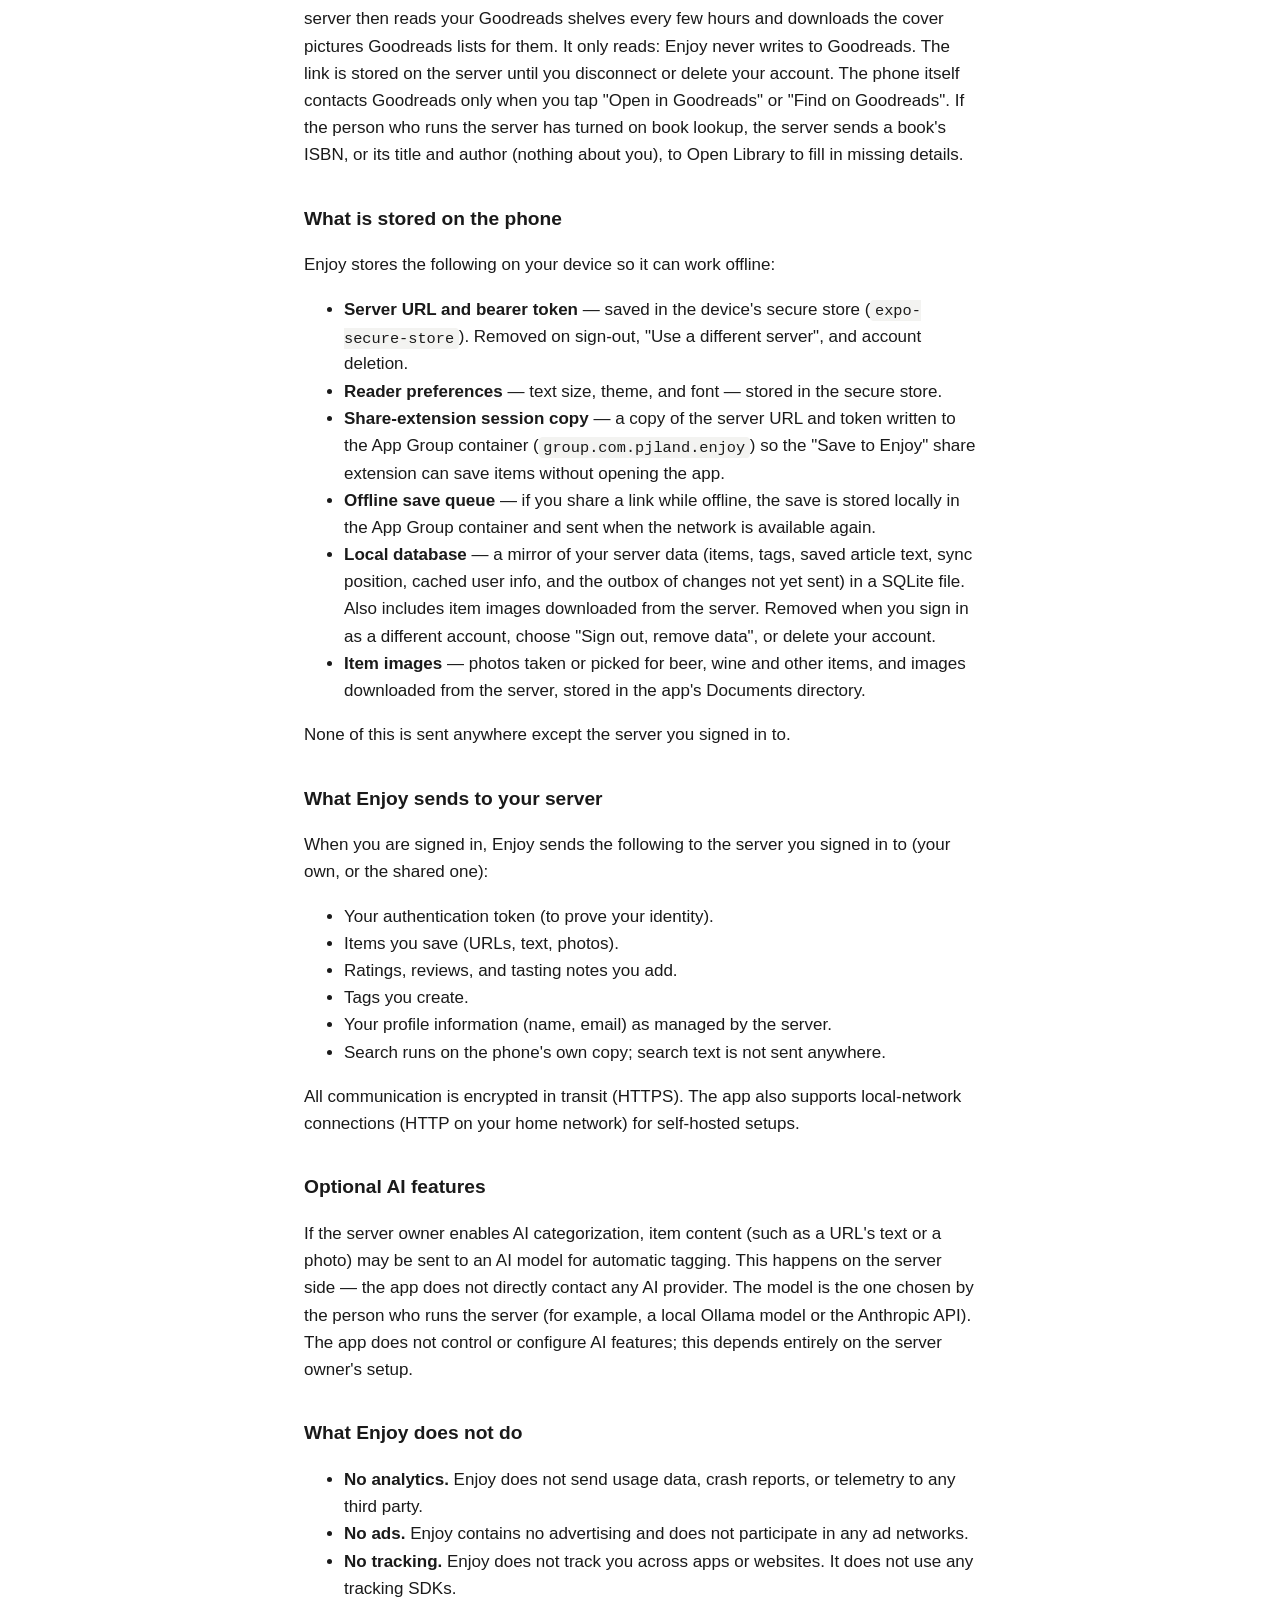
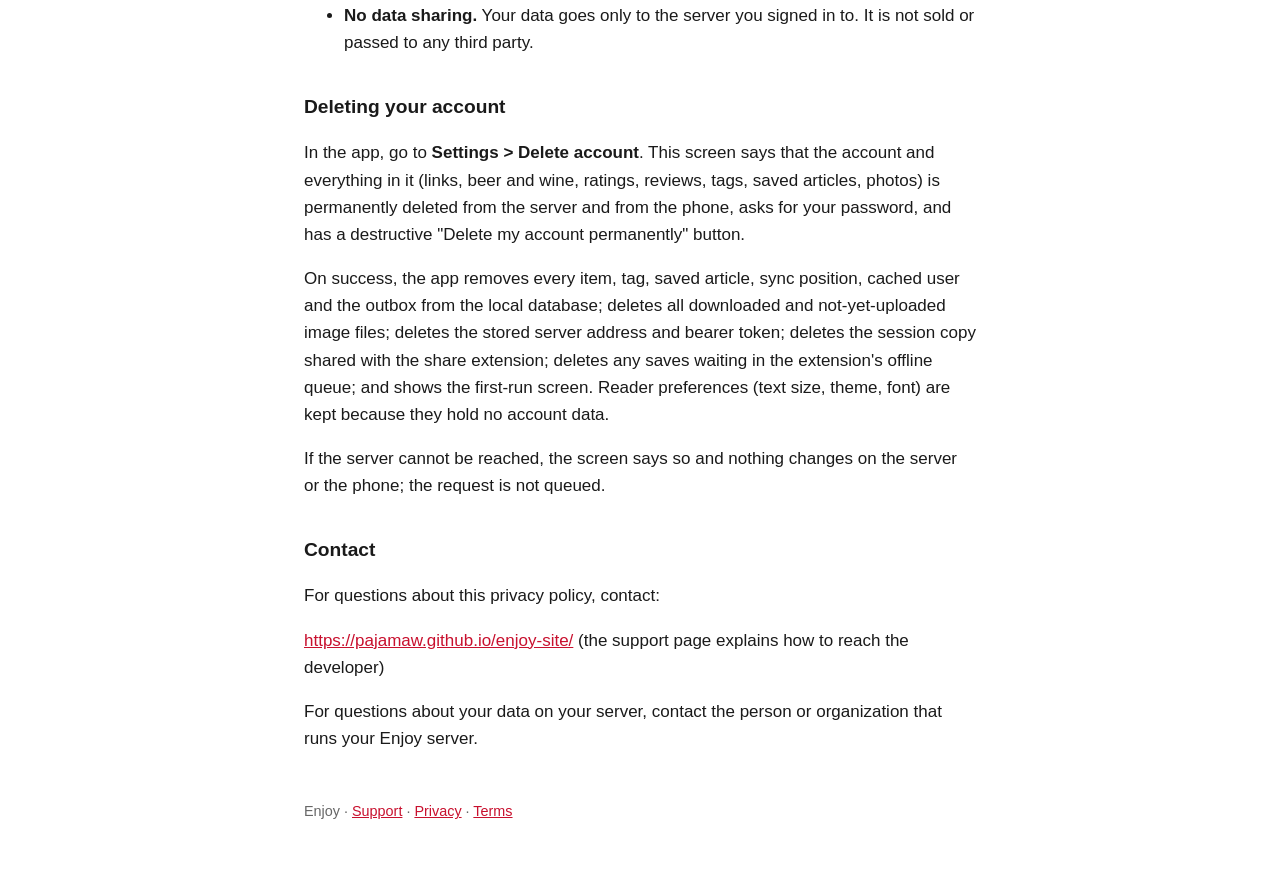
==== commit 1b96dc39: "Terms of use" ====
--- a/privacy.html
+++ b/privacy.html
@@ -142,4 +142,4 @@
 (the support page explains how to reach the developer)</p>
 <p>For questions about your data on your server, contact the person or
 organization that runs your Enjoy server.</p>
-<footer>Enjoy · <a href="./">Support</a> · <a href="privacy.html">Privacy</a></footer></body></html>
+<footer>Enjoy · <a href="./">Support</a> · <a href="privacy.html">Privacy</a> · <a href="terms.html">Terms</a></footer></body></html>
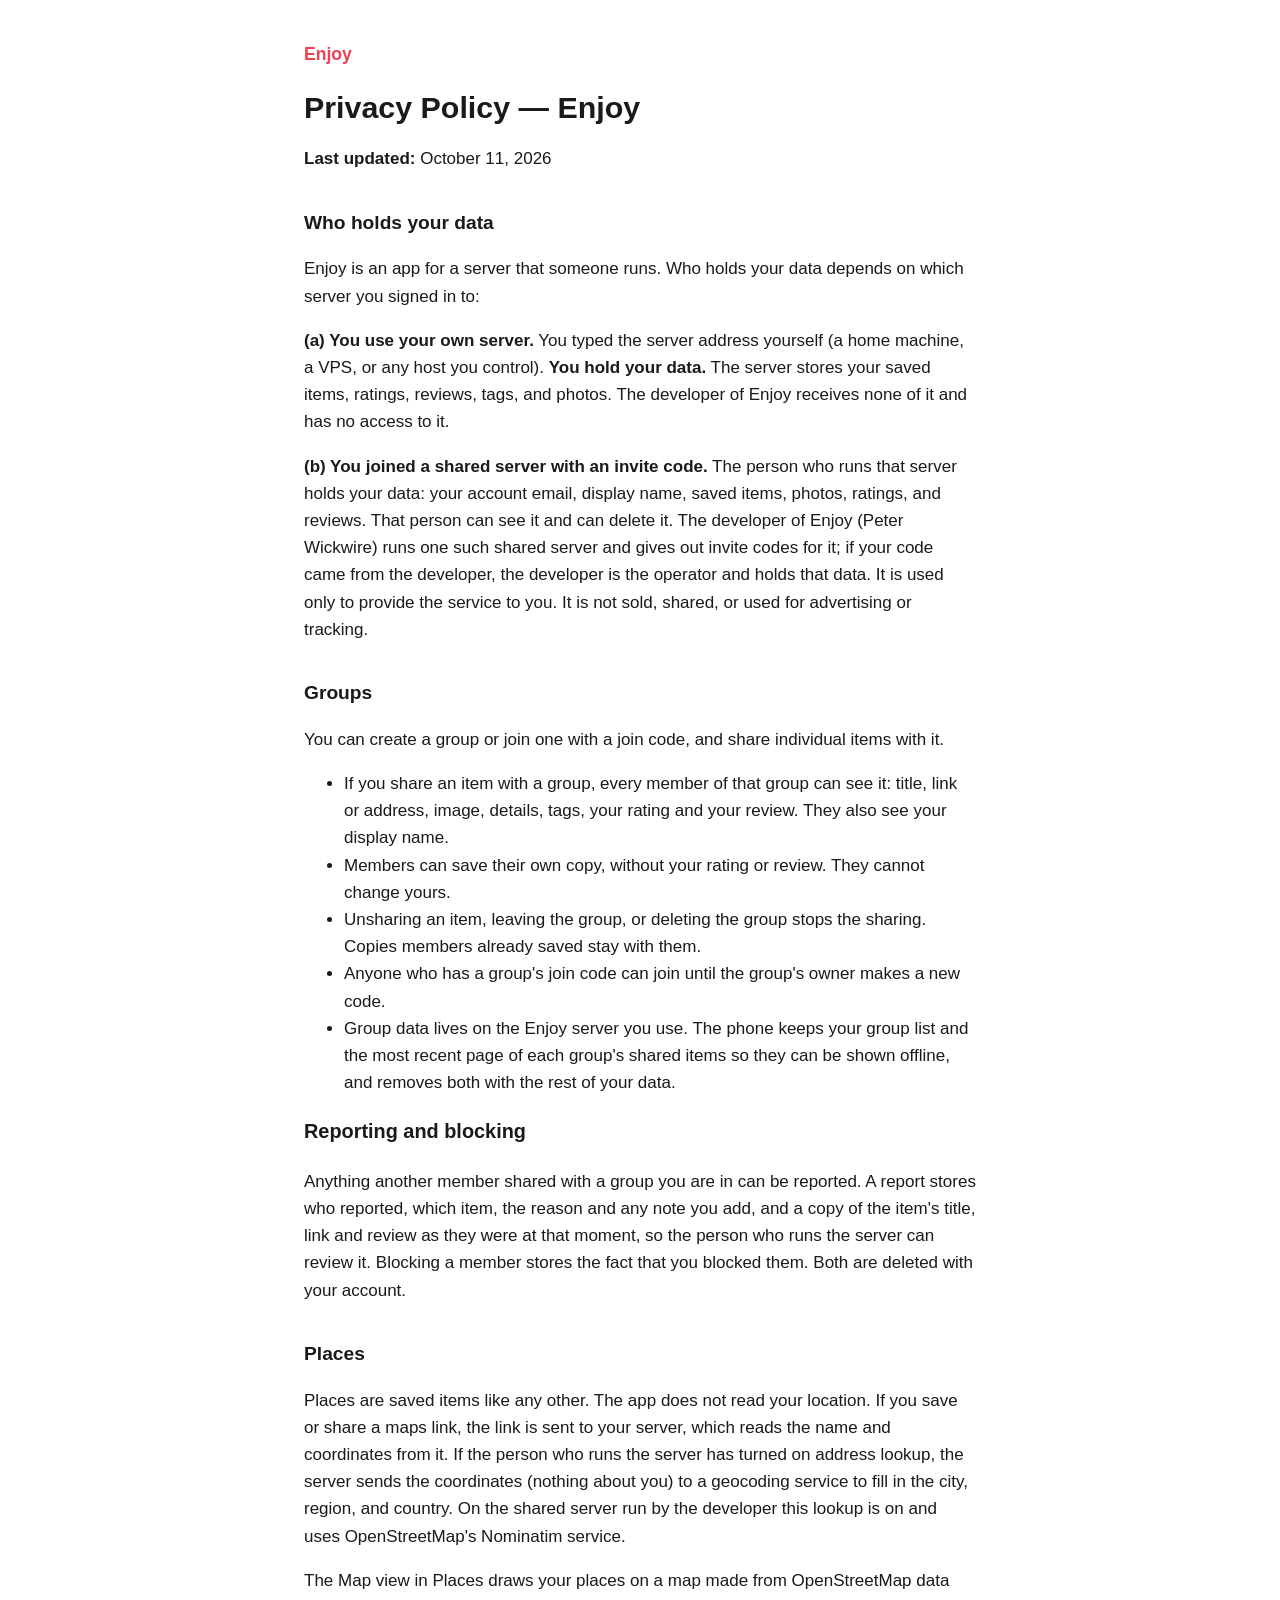
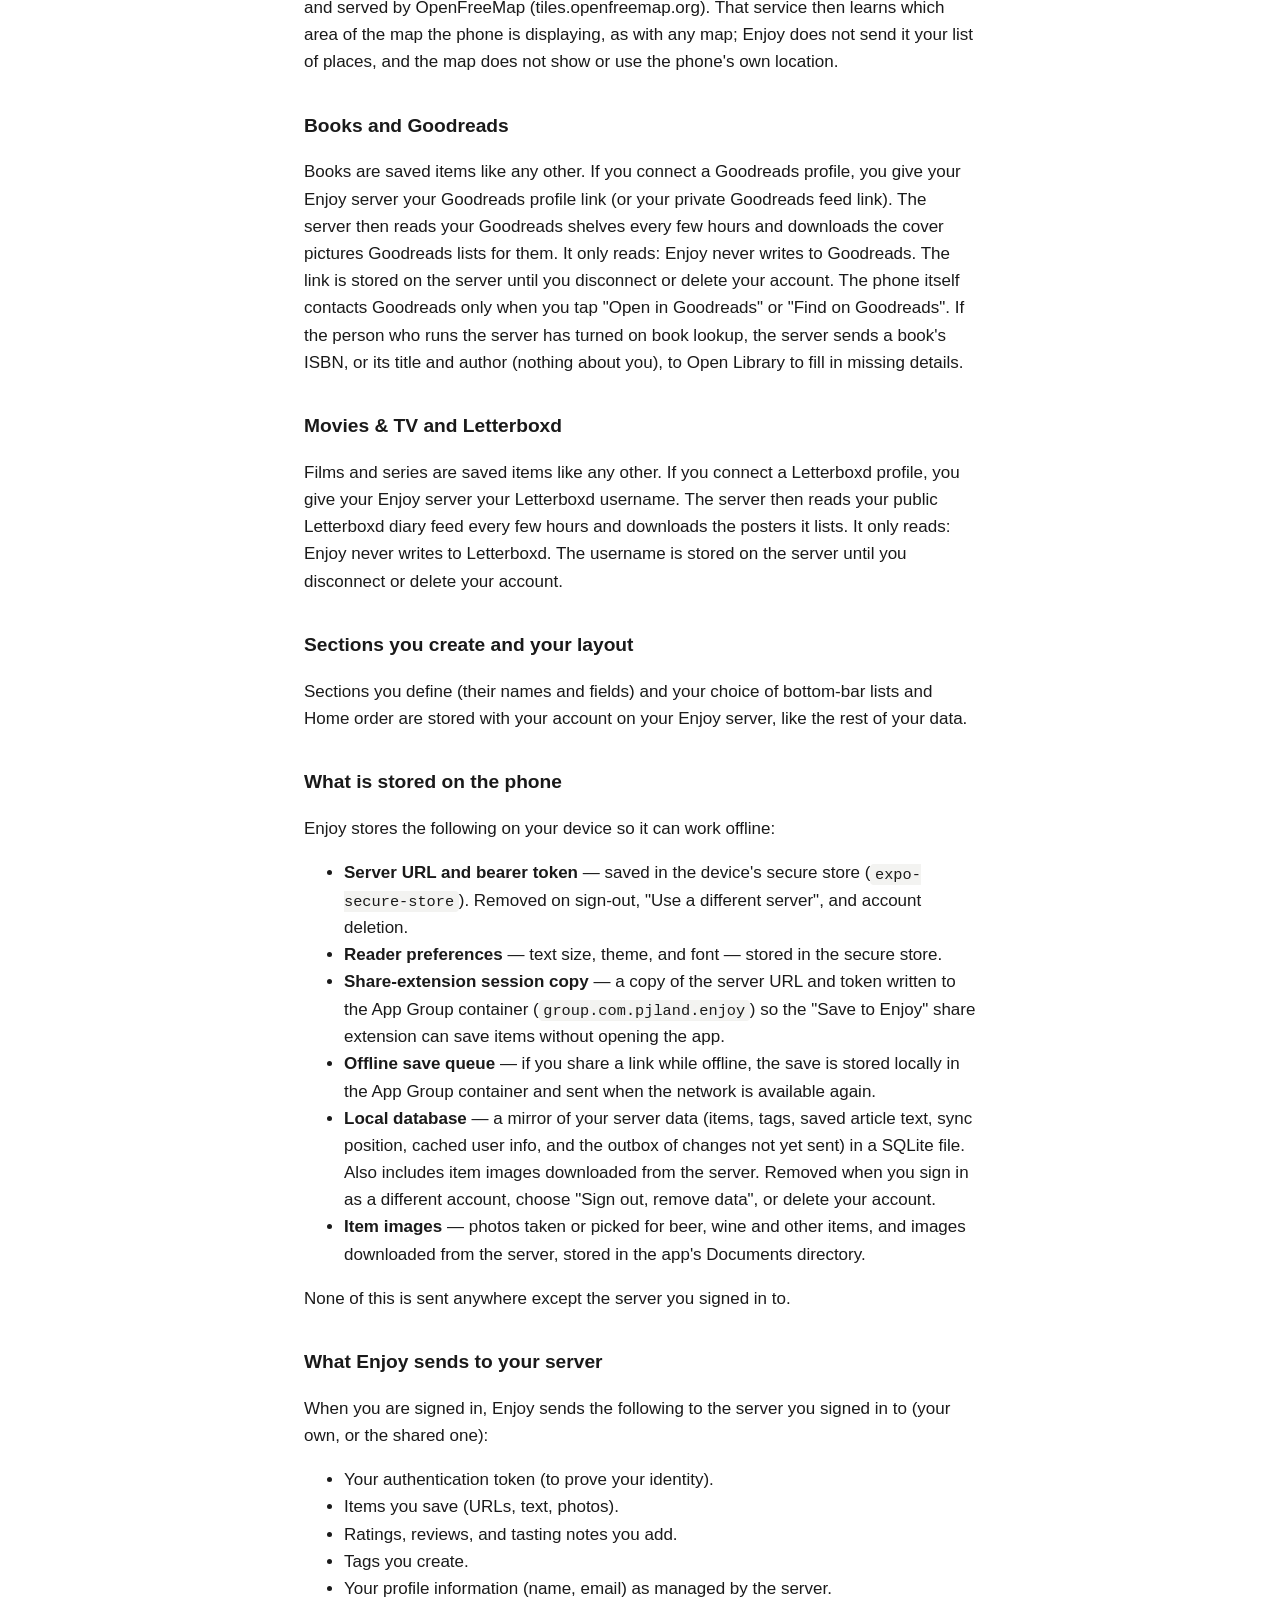
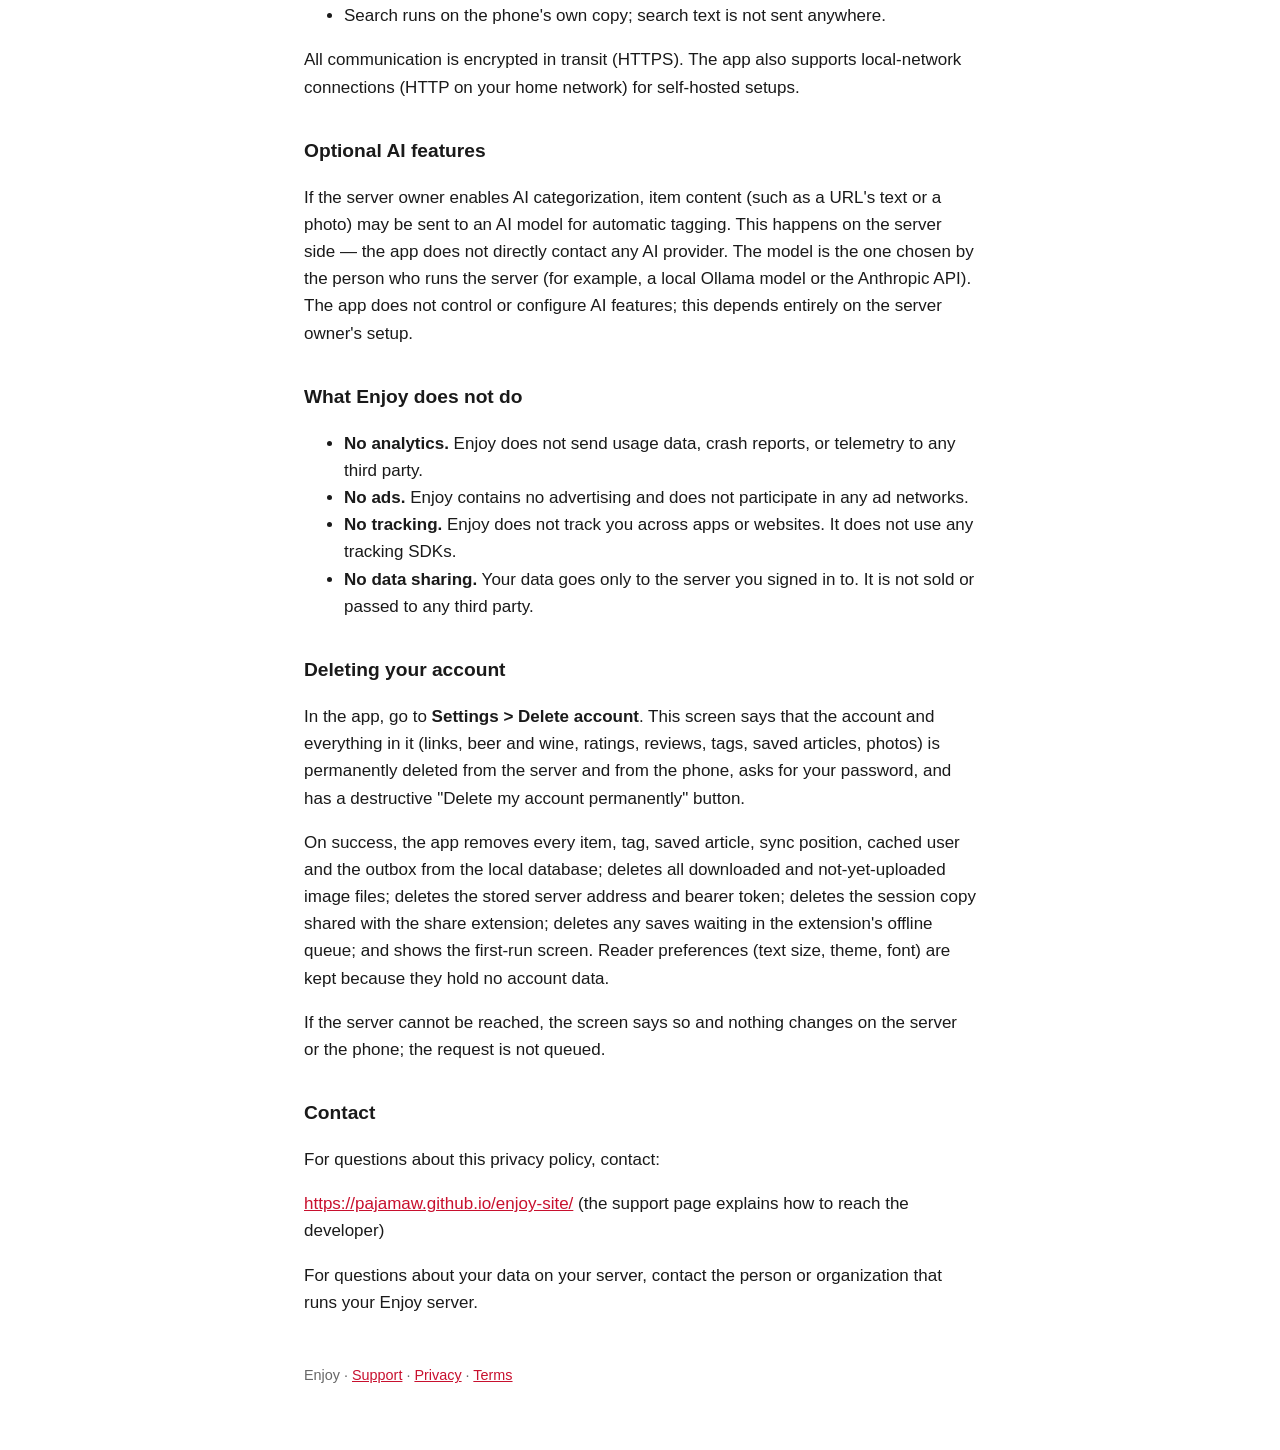
==== commit 3e51b3aa: "Privacy policy: reporting, blocking, sections, Letterboxd" ====
--- a/privacy.html
+++ b/privacy.html
@@ -1,6 +1,6 @@
 <!doctype html><html lang="en"><head><meta charset="utf-8"><meta name="viewport" content="width=device-width,initial-scale=1"><title>Enjoy privacy policy</title><link rel="stylesheet" href="style.css"></head><body><header><a href="./">Enjoy</a></header>
 <h1 id="privacy-policy--enjoy">Privacy Policy — Enjoy</h1>
-<p><strong>Last updated:</strong> October 10, 2026</p>
+<p><strong>Last updated:</strong> October 11, 2026</p>
 <h2 id="who-holds-your-data">Who holds your data</h2>
 <p>Enjoy is an app for a server that someone runs. Who holds your data
 depends on which server you signed in to:</p>
@@ -34,6 +34,13 @@
 group list and the most recent page of each group's shared items so they
 can be shown offline, and removes both with the rest of your data.</li>
 </ul>
+<h3 id="reporting-and-blocking">Reporting and blocking</h3>
+<p>Anything another member shared with a group you are in can be
+reported. A report stores who reported, which item, the reason and any
+note you add, and a copy of the item's title, link and review as they
+were at that moment, so the person who runs the server can review it.
+Blocking a member stores the fact that you blocked them. Both are
+deleted with your account.</p>
 <h2 id="places">Places</h2>
 <p>Places are saved items like any other. The app does not read your
 location. If you save or share a maps link, the link is sent to your
@@ -58,6 +65,18 @@
 "Find on Goodreads". If the person who runs the server has turned on
 book lookup, the server sends a book's ISBN, or its title and author
 (nothing about you), to Open Library to fill in missing details.</p>
+<h2 id="movies--tv-and-letterboxd">Movies &amp; TV and Letterboxd</h2>
+<p>Films and series are saved items like any other. If you connect a
+Letterboxd profile, you give your Enjoy server your Letterboxd username.
+The server then reads your public Letterboxd diary feed every few hours
+and downloads the posters it lists. It only reads: Enjoy never writes to
+Letterboxd. The username is stored on the server until you disconnect or
+delete your account.</p>
+<h2 id="sections-you-create-and-your-layout">Sections you create and
+your layout</h2>
+<p>Sections you define (their names and fields) and your choice of
+bottom-bar lists and Home order are stored with your account on your
+Enjoy server, like the rest of your data.</p>
 <h2 id="what-is-stored-on-the-phone">What is stored on the phone</h2>
 <p>Enjoy stores the following on your device so it can work offline:</p>
 <ul>
